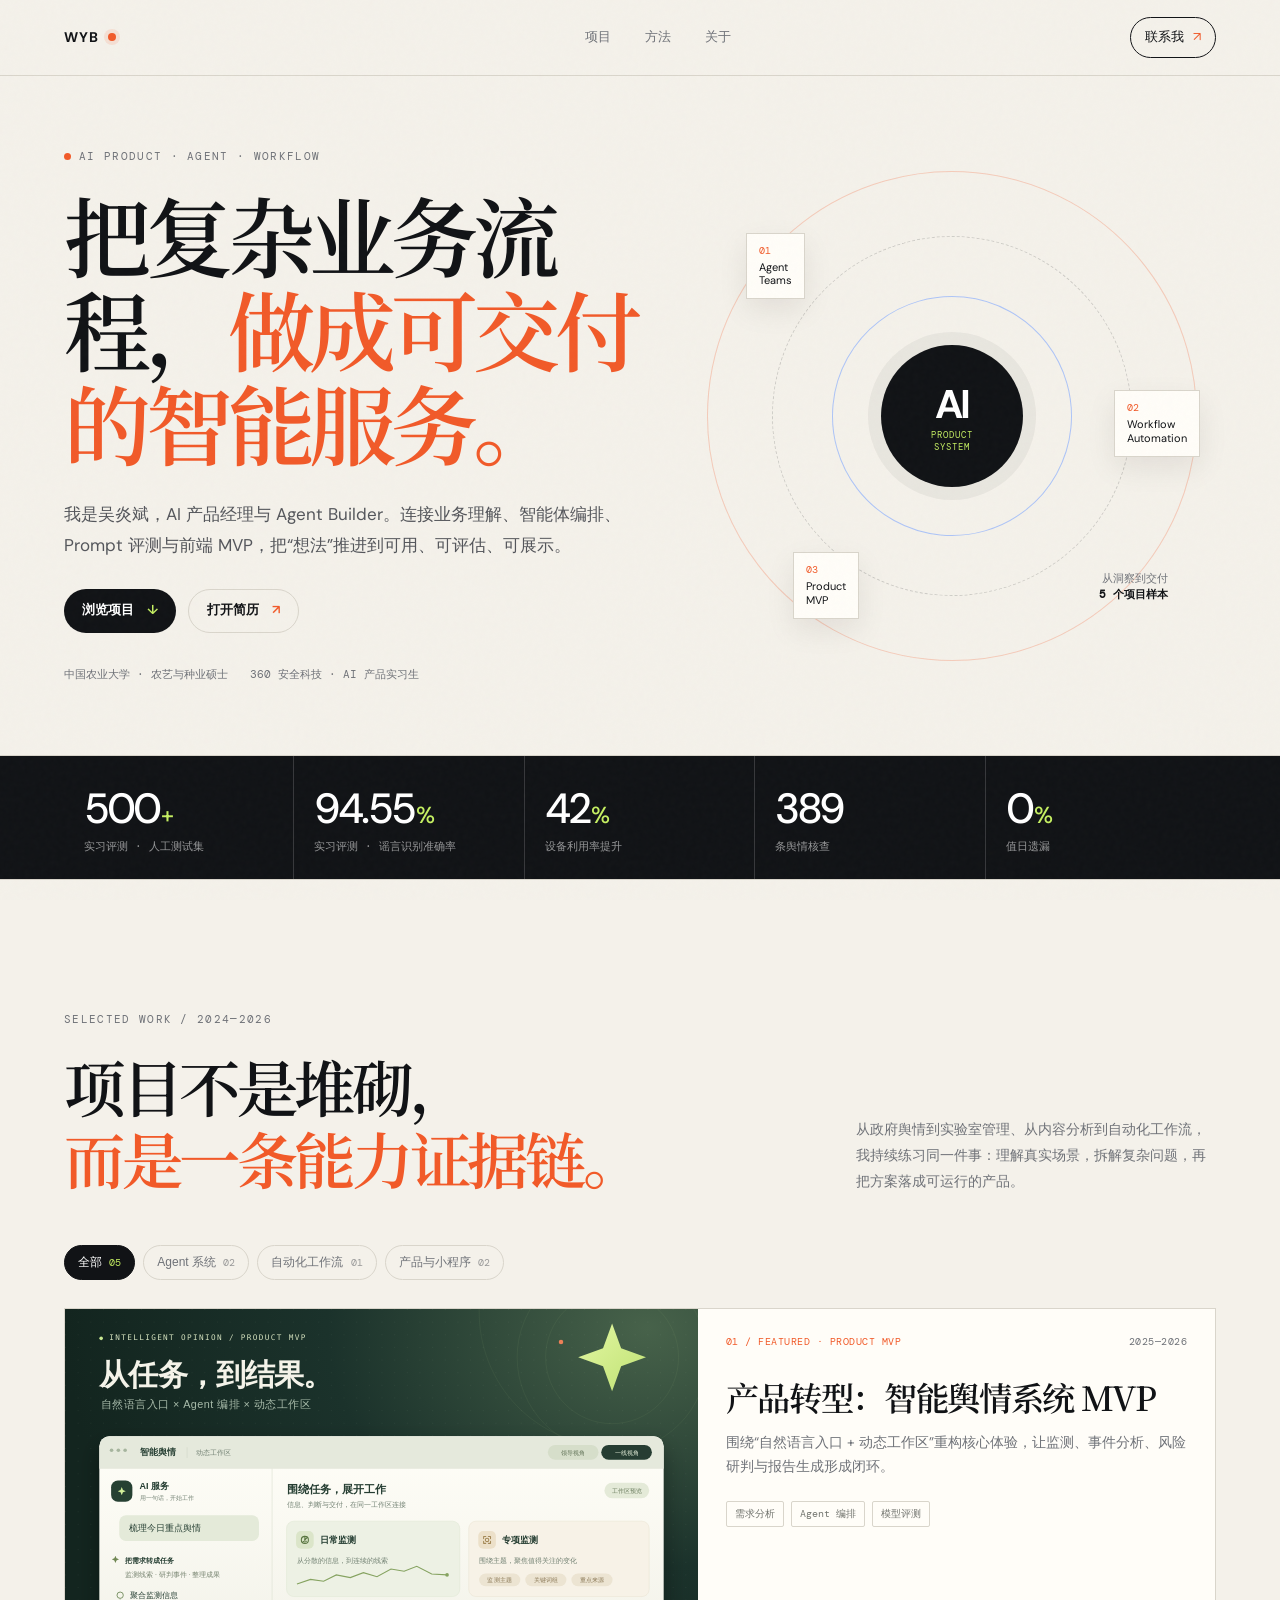
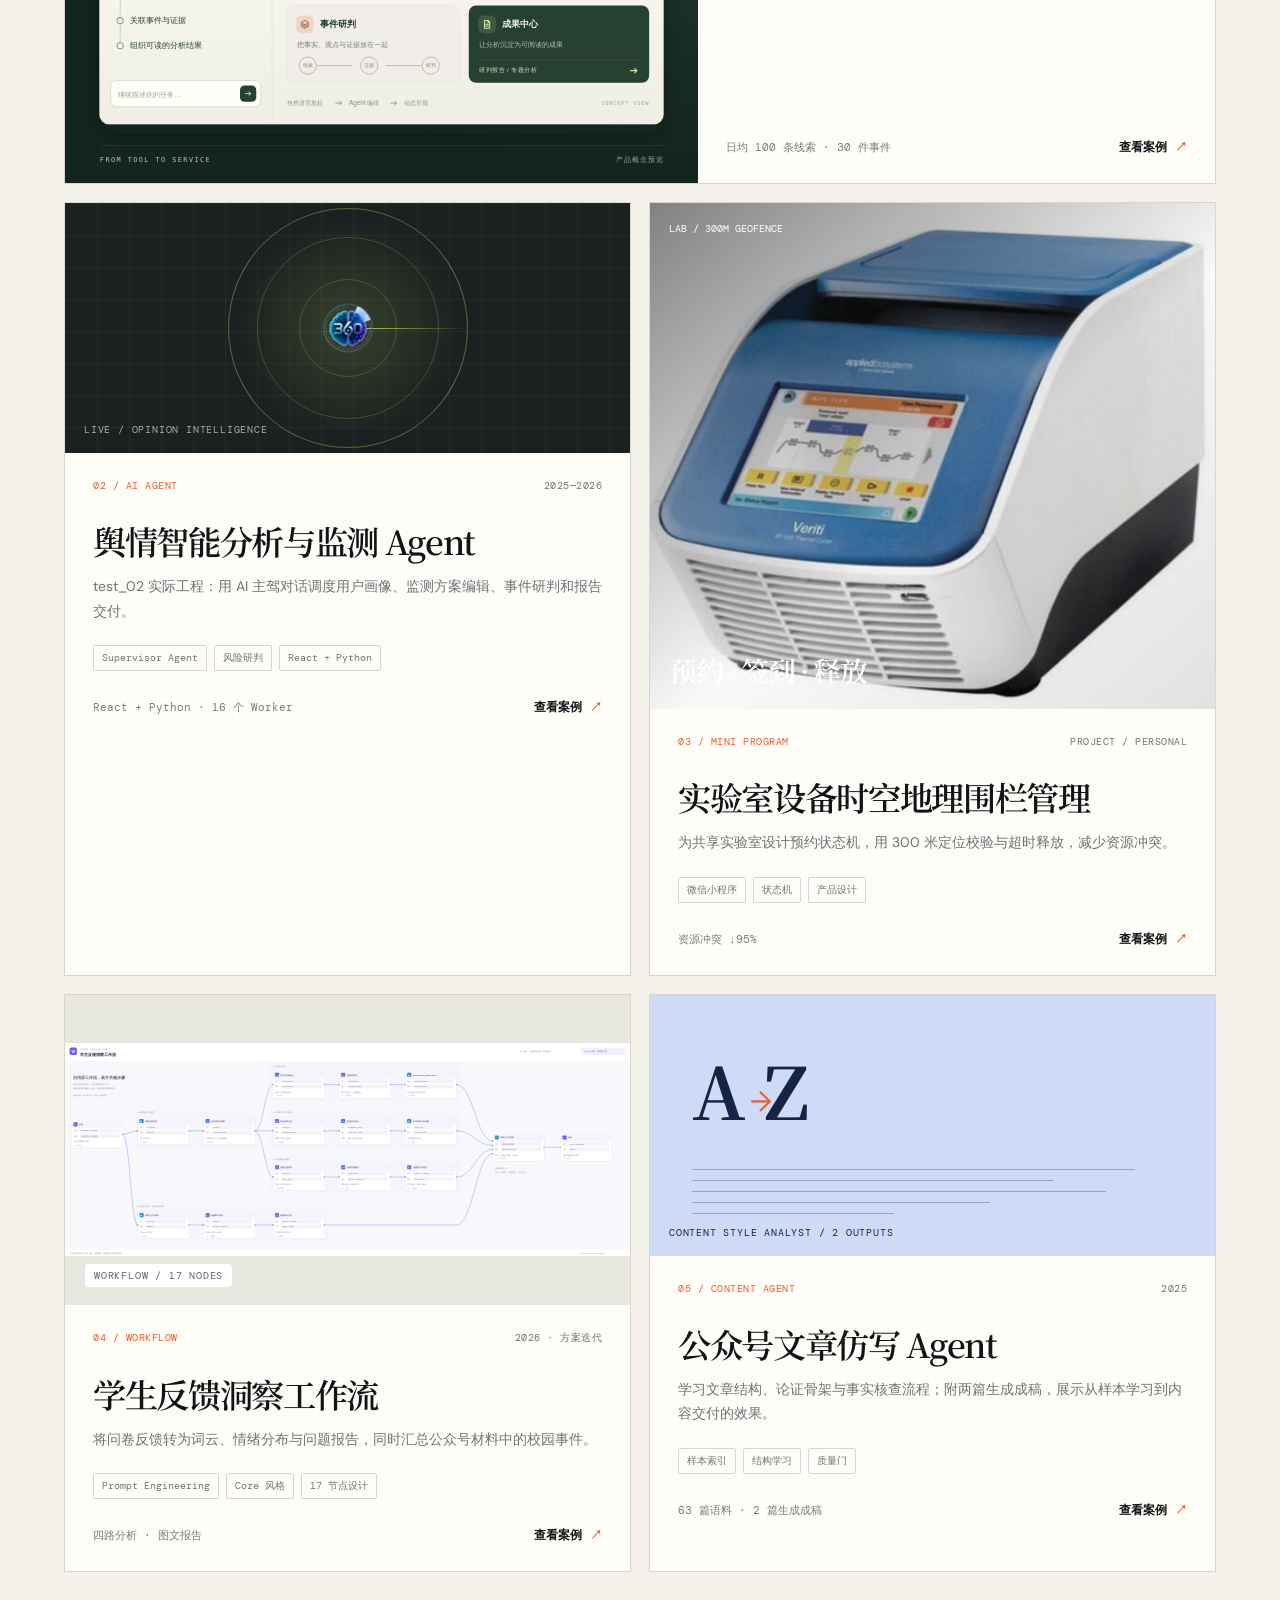
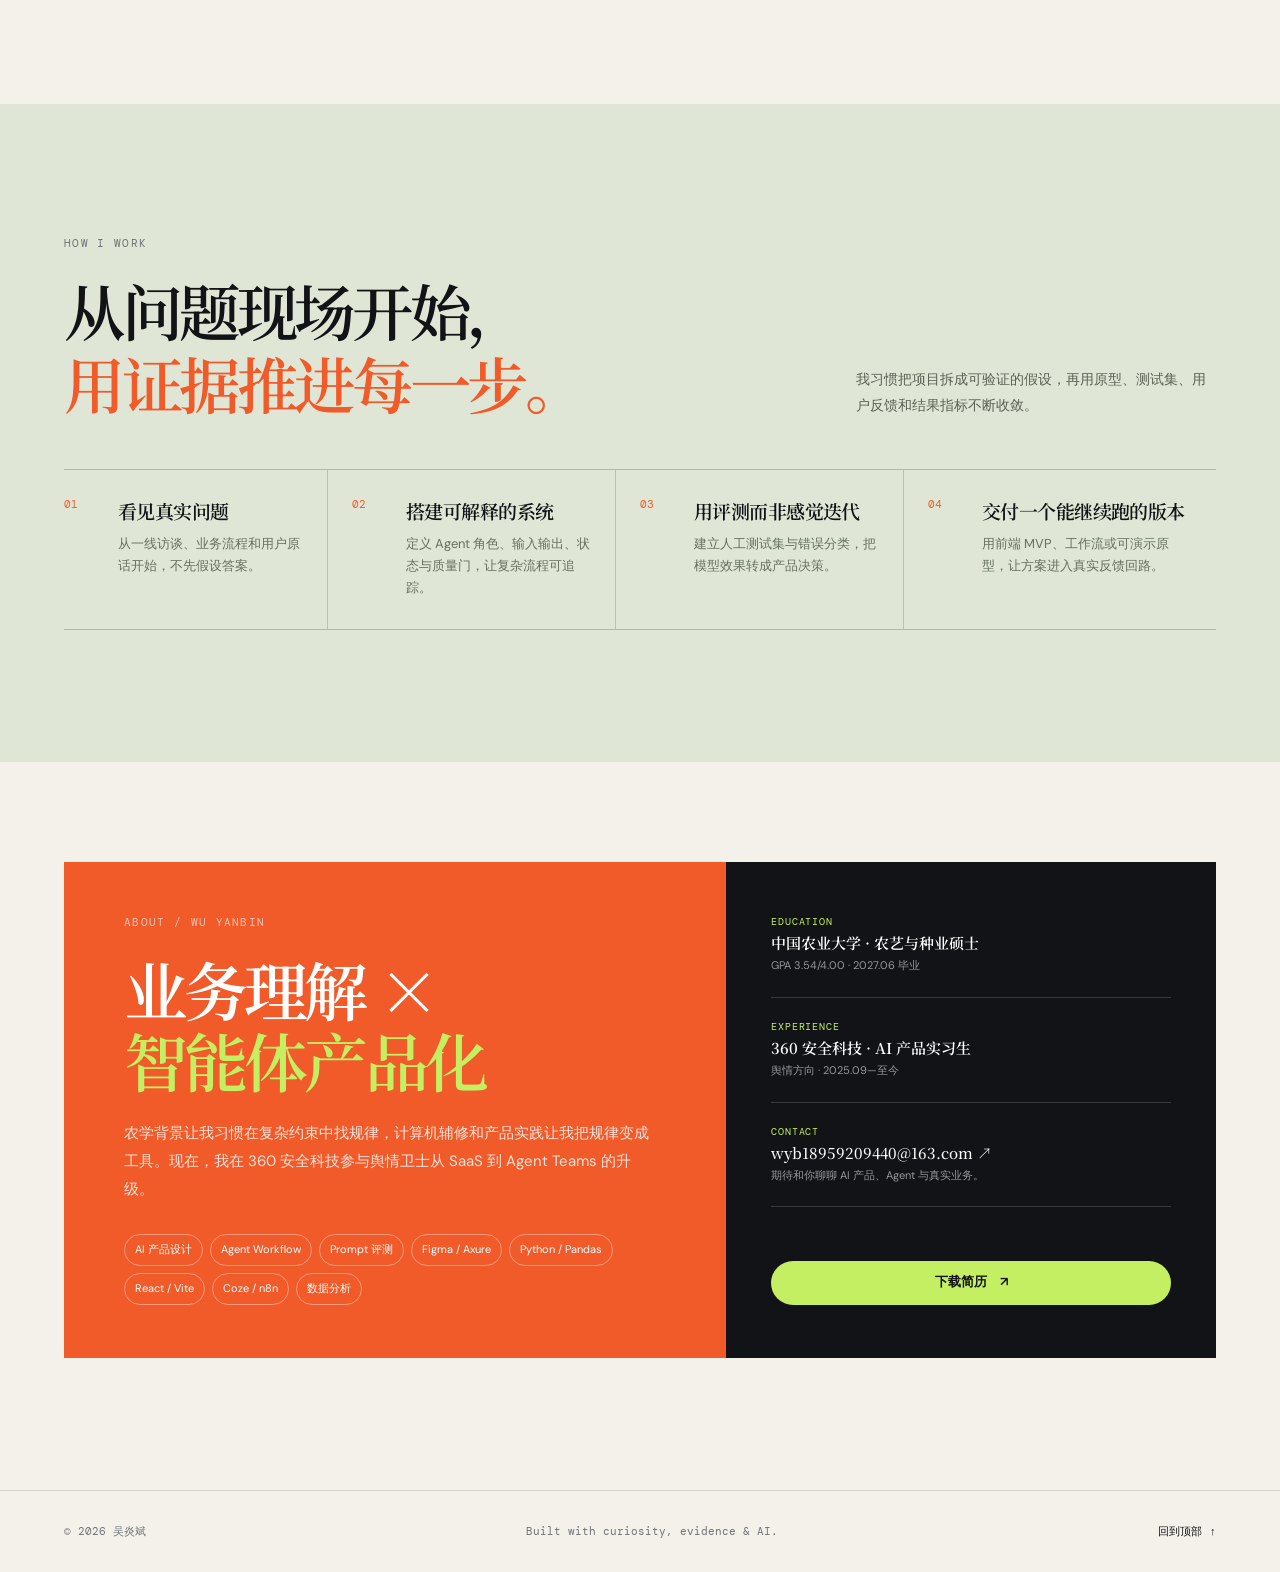
==== index.html @ a11083e2 "Publish verified portfolio" ====
<!doctype html>
<html lang="zh-CN">
<head>
  <meta charset="UTF-8" />
  <meta name="viewport" content="width=device-width, initial-scale=1.0" />
  <meta name="description" content="吴炎斌的 AI 产品与 Agent 项目作品集：把复杂业务流程做成可交付的智能服务。" />
  <title>吴炎斌｜AI 产品与 Agent 作品集</title>
  <link rel="icon" href="portfolio-assets/favicon.svg" type="image/svg+xml" />
  <link rel="stylesheet" href="portfolio.css" />
  <link rel="stylesheet" href="portfolio-media.css" />
</head>
<body>
  <div class="grain" aria-hidden="true"></div>
  <header class="site-nav">
    <a class="wordmark" href="#top" aria-label="回到首页"><span>WYB</span><i></i></a>
    <nav class="nav-links" aria-label="主导航">
      <a href="#work">项目</a>
      <a href="#method">方法</a>
      <a href="#about">关于</a>
    </nav>
    <a class="nav-cta" href="mailto:wyb18959209440@163.com" data-media="contact">联系我 <span>↗</span></a>
  </header>

  <main id="top">
    <section class="hero section-pad">
      <div class="hero-copy reveal">
        <p class="eyebrow"><span class="eyebrow-dot"></span>AI PRODUCT · AGENT · WORKFLOW</p>
        <h1>把复杂业务流程，<em>做成可交付的智能服务。</em></h1>
        <p class="hero-intro">我是吴炎斌，AI 产品经理与 Agent Builder。连接业务理解、智能体编排、Prompt 评测与前端 MVP，把“想法”推进到可用、可评估、可展示。</p>
        <div class="hero-actions">
          <a class="button button-primary" href="#work">浏览项目 <span>↓</span></a>
          <a class="button button-quiet" href="portfolio-assets/简历-吴炎斌.pdf" data-media="resume">打开简历 <span>↗</span></a>
        </div>
        <div class="hero-meta"><span>中国农业大学 · 农艺与种业硕士</span><span>360 安全科技 · AI 产品实习生</span></div>
      </div>
      <div class="hero-visual reveal delay-1" aria-label="项目能力关系图">
        <div class="orbit orbit-outer"></div><div class="orbit orbit-mid"></div><div class="orbit orbit-inner"></div>
        <div class="orbit-core"><span>AI</span><small>PRODUCT<br/>SYSTEM</small></div>
        <a class="orbit-node node-a" href="#work" data-category-link="agent" aria-label="查看 Agent 项目"><strong>01</strong><span>Agent<br/>Teams</span></a>
        <a class="orbit-node node-b" href="#work" data-category-link="workflow" aria-label="查看自动化工作流"><strong>02</strong><span>Workflow<br/>Automation</span></a>
        <a class="orbit-node node-c" href="#work" data-category-link="product" aria-label="查看产品与小程序"><strong>03</strong><span>Product<br/>MVP</span></a>
        <div class="orbit-label">从洞察到交付<br/><b>5 个项目样本</b></div>
      </div>
    </section>

    <section class="signal-strip section-pad" aria-label="项目数据">
      <div class="signal-item"><b>500<span>+</span></b><span>实习评测 · 人工测试集</span></div>
      <div class="signal-item"><b>94.55<span>%</span></b><span>实习评测 · 谣言识别准确率</span></div>
      <div class="signal-item"><b>42<span>%</span></b><span>设备利用率提升</span></div>
      <div class="signal-item"><b>389</b><span>条舆情核查</span></div>
      <div class="signal-item"><b>0<span>%</span></b><span>值日遗漏</span></div>
    </section>

    <section id="work" class="work section-pad">
      <div class="section-heading reveal"><div><p class="eyebrow">SELECTED WORK / 2024—2026</p><h2>项目不是堆砌，<br/><em>而是一条能力证据链。</em></h2></div><p class="section-note">从政府舆情到实验室管理、从内容分析到自动化工作流，我持续练习同一件事：理解真实场景，拆解复杂问题，再把方案落成可运行的产品。</p></div>
      <div class="filter-row reveal"><button class="filter active" data-filter="all">全部 <span>05</span></button><button class="filter" data-filter="agent">Agent 系统 <span>02</span></button><button class="filter" data-filter="workflow">自动化工作流 <span>01</span></button><button class="filter" data-filter="product">产品与小程序 <span>02</span></button></div>
      <div class="project-grid">
        <article class="project-card project-featured reveal" data-category="product" data-project="mvp">
          <div class="project-visual visual-mvp visual-mvp-cover"><img src="portfolio-assets/mvp-cover.svg" alt="智能舆情系统 MVP 产品概念预览：AI 对话调度与日常监测、专项监测、事件研判、成果中心工作区" width="1400" height="1050" /></div>
          <div class="project-body"><div class="project-topline"><span class="project-index">01 / FEATURED · PRODUCT MVP</span><span class="project-year">2025—2026</span></div><h3>产品转型：智能舆情系统 MVP</h3><p>围绕“自然语言入口 + 动态工作区”重构核心体验，让监测、事件分析、风险研判与报告生成形成闭环。</p><div class="tag-row"><span>需求分析</span><span>Agent 编排</span><span>模型评测</span></div><div class="project-footer"><span class="result">日均 100 条线索 · 30 件事件</span><button class="text-link" data-open="mvp">查看案例 <span>↗</span></button></div></div>
        </article>

        <article class="project-card reveal" data-category="agent" data-project="opinion">
          <div class="project-visual visual-radar"><div class="visual-grid"></div><div class="radar-disc"><img src="portfolio-assets/radar.png" alt="舆情雷达图标" /><span class="radar-scan"></span></div><div class="visual-caption">LIVE / OPINION INTELLIGENCE</div></div>
          <div class="project-body"><div class="project-topline"><span class="project-index">02 / AI AGENT</span><span class="project-year">2025—2026</span></div><h3>舆情智能分析与监测 Agent</h3><p>test_02 实际工程：用 AI 主驾对话调度用户画像、监测方案编辑、事件研判和报告交付。</p><div class="tag-row"><span>Supervisor Agent</span><span>风险研判</span><span>React + Python</span></div><div class="project-footer"><span class="result">React + Python · 16 个 Worker</span><button class="text-link" data-open="opinion">查看案例 <span>↗</span></button></div></div>
        </article>

        <article class="project-card reveal delay-1" data-category="product" data-project="lab">
          <div class="project-visual visual-lab"><img src="portfolio-assets/pcr.jpg" alt="实验室设备示意" /><div class="lab-overlay"><span>LAB / 300M GEOFENCE</span><b>预约 · 签到 · 释放</b></div></div>
          <div class="project-body"><div class="project-topline"><span class="project-index">03 / MINI PROGRAM</span><span class="project-year">PROJECT / PERSONAL</span></div><h3>实验室设备时空地理围栏管理</h3><p>为共享实验室设计预约状态机，用 300 米定位校验与超时释放，减少资源冲突。</p><div class="tag-row"><span>微信小程序</span><span>状态机</span><span>产品设计</span></div><div class="project-footer"><span class="result">资源冲突 ↓95%</span><button class="text-link" data-open="lab">查看案例 <span>↗</span></button></div></div>
        </article>

        <article class="project-card reveal" data-category="workflow" data-project="feedback">
          <div class="project-visual visual-workflow"><img src="portfolio-assets/workflow-v2.svg" alt="学生反馈洞察工作流 · 17 节点四分支设计" /><div class="visual-caption">WORKFLOW / 17 NODES</div></div>
          <div class="project-body"><div class="project-topline"><span class="project-index">04 / WORKFLOW</span><span class="project-year">2026 · 方案迭代</span></div><h3>学生反馈洞察工作流</h3><p>将问卷反馈转为词云、情绪分布与问题报告，同时汇总公众号材料中的校园事件。</p><div class="tag-row"><span>Prompt Engineering</span><span>Coze 风格</span><span>17 节点设计</span></div><div class="project-footer"><span class="result">四路分析 · 图文报告</span><button class="text-link" data-open="feedback">查看案例 <span>↗</span></button></div></div>
        </article>

        <article class="project-card reveal delay-1" data-category="agent" data-project="writing">
          <div class="project-visual visual-editorial"><div class="editorial-mark">A<span>→</span>Z</div><div class="editorial-lines"><i></i><i></i><i></i><i></i><i></i></div><div class="visual-caption">CONTENT STYLE ANALYST / 2 OUTPUTS</div></div>
          <div class="project-body"><div class="project-topline"><span class="project-index">05 / CONTENT AGENT</span><span class="project-year">2025</span></div><h3>公众号文章仿写 Agent</h3><p>学习文章结构、论证骨架与事实核查流程；附两篇生成成稿，展示从样本学习到内容交付的效果。</p><div class="tag-row"><span>样本索引</span><span>结构学习</span><span>质量门</span></div><div class="project-footer"><span class="result">63 篇语料 · 2 篇生成成稿</span><button class="text-link" data-open="writing">查看案例 <span>↗</span></button></div></div>
        </article>
      </div>
    </section>

    <section id="method" class="method section-pad">
      <div class="section-heading reveal"><div><p class="eyebrow">HOW I WORK</p><h2>从问题现场开始，<br/><em>用证据推进每一步。</em></h2></div><p class="section-note">我习惯把项目拆成可验证的假设，再用原型、测试集、用户反馈和结果指标不断收敛。</p></div>
      <div class="method-grid reveal">
        <div class="method-step"><span>01</span><div><h3>看见真实问题</h3><p>从一线访谈、业务流程和用户原话开始，不先假设答案。</p></div></div>
        <div class="method-step"><span>02</span><div><h3>搭建可解释的系统</h3><p>定义 Agent 角色、输入输出、状态与质量门，让复杂流程可追踪。</p></div></div>
        <div class="method-step"><span>03</span><div><h3>用评测而非感觉迭代</h3><p>建立人工测试集与错误分类，把模型效果转成产品决策。</p></div></div>
        <div class="method-step"><span>04</span><div><h3>交付一个能继续跑的版本</h3><p>用前端 MVP、工作流或可演示原型，让方案进入真实反馈回路。</p></div></div>
      </div>
    </section>

    <section id="about" class="about section-pad">
      <div class="about-card reveal"><div class="about-main"><p class="eyebrow">ABOUT / WU YANBIN</p><h2>业务理解 ×<br/><em>智能体产品化</em></h2><p>农学背景让我习惯在复杂约束中找规律，计算机辅修和产品实践让我把规律变成工具。现在，我在 360 安全科技参与舆情卫士从 SaaS 到 Agent Teams 的升级。</p><div class="skill-cloud"><span>AI 产品设计</span><span>Agent Workflow</span><span>Prompt 评测</span><span>Figma / Axure</span><span>Python / Pandas</span><span>React / Vite</span><span>Coze / n8n</span><span>数据分析</span></div></div><div class="about-side"><div class="bio-line"><span>EDUCATION</span><b>中国农业大学 · 农艺与种业硕士</b><small>GPA 3.54/4.00 · 2027.06 毕业</small></div><div class="bio-line"><span>EXPERIENCE</span><b>360 安全科技 · AI 产品实习生</b><small>舆情方向 · 2025.09—至今</small></div><div class="bio-line"><span>CONTACT</span><a href="mailto:wyb18959209440@163.com" data-media="contact">wyb18959209440@163.com ↗</a><small>期待和你聊聊 AI 产品、Agent 与真实业务。</small></div><a class="button button-dark" href="portfolio-assets/简历-吴炎斌.pdf" download="吴炎斌-简历.pdf">下载简历 <span>↗</span></a></div></div>
    </section>
  </main>

  <footer class="site-footer section-pad"><span>© 2026 吴炎斌</span><span>Built with curiosity, evidence & AI.</span><a href="#top">回到顶部 ↑</a></footer>

  <div class="modal" id="project-modal" aria-hidden="true"><div class="modal-backdrop" data-close></div><div class="modal-panel" role="dialog" aria-modal="true" aria-labelledby="modal-title"><button class="modal-close" data-close aria-label="关闭">×</button><div class="modal-kicker" id="modal-kicker"></div><h2 id="modal-title"></h2><p class="modal-summary" id="modal-summary"></p><div class="modal-actions" id="modal-actions"></div><div class="modal-layout"><div><div class="modal-block"><span>问题</span><p id="modal-problem"></p></div><div class="modal-block"><span>我的贡献</span><p id="modal-contribution"></p></div></div><div><div class="modal-block"><span>方案与结构</span><p id="modal-solution"></p></div><div class="modal-block"><span>结果</span><p id="modal-result"></p></div></div></div></div></div>
  <dialog id="media-dialog" class="media-dialog" aria-labelledby="media-title" aria-describedby="media-note">
    <header class="media-header"><div><h2 id="media-title"></h2><p id="media-note"></p></div><button type="button" class="media-close" data-media-close aria-label="关闭材料预览">×</button></header>
    <div id="media-tools" class="media-tools"></div>
    <div id="media-content" class="media-content"></div>
  </dialog>
  <script src="portfolio.js"></script>
</body>
</html>
---- portfolio.css ----
@font-face{font-family:'DM Mono';font-style:normal;font-weight:400;font-display:swap;src:url('portfolio-assets/fonts/dm-mono-400.ttf') format('truetype')}
@font-face{font-family:'DM Mono';font-style:normal;font-weight:500;font-display:swap;src:url('portfolio-assets/fonts/dm-mono-500.ttf') format('truetype')}
@font-face{font-family:'DM Sans';font-style:normal;font-weight:400;font-display:swap;src:url('portfolio-assets/fonts/dm-sans-400.ttf') format('truetype')}
@font-face{font-family:'DM Sans';font-style:normal;font-weight:500;font-display:swap;src:url('portfolio-assets/fonts/dm-sans-500.ttf') format('truetype')}
@font-face{font-family:'DM Sans';font-style:normal;font-weight:600;font-display:swap;src:url('portfolio-assets/fonts/dm-sans-600.ttf') format('truetype')}
@font-face{font-family:'DM Sans';font-style:normal;font-weight:700;font-display:swap;src:url('portfolio-assets/fonts/dm-sans-700.ttf') format('truetype')}
@font-face{font-family:'Noto Serif SC';font-style:normal;font-weight:500;font-display:swap;src:url('portfolio-assets/fonts/noto-serif-sc-500.ttf') format('truetype')}
@font-face{font-family:'Noto Serif SC';font-style:normal;font-weight:600;font-display:swap;src:url('portfolio-assets/fonts/noto-serif-sc-600.ttf') format('truetype')}
@font-face{font-family:'Noto Serif SC';font-style:normal;font-weight:700;font-display:swap;src:url('portfolio-assets/fonts/noto-serif-sc-700.ttf') format('truetype')}
:root{--ink:#111316;--muted:#6f7278;--paper:#f4f1ea;--card:#fffdf8;--line:#d9d5cb;--orange:#f15a29;--lime:#c5ef62;--blue:#7fa7ff;--black:#161819;--serif:'Noto Serif SC',serif;--sans:'DM Sans','PingFang SC','Microsoft YaHei',sans-serif;--mono:'DM Mono',monospace;--shadow:0 24px 60px rgba(28,26,18,.1)}
*{box-sizing:border-box}html{scroll-behavior:smooth}body{margin:0;background:var(--paper);color:var(--ink);font-family:var(--sans);line-height:1.6}.grain{position:fixed;inset:0;z-index:20;pointer-events:none;opacity:.035;background-image:url("data:image/svg+xml,%3Csvg viewBox='0 0 200 200' xmlns='http://www.w3.org/2000/svg'%3E%3Cfilter id='n'%3E%3CfeTurbulence type='fractalNoise' baseFrequency='.85' numOctaves='4' stitchTiles='stitch'/%3E%3C/filter%3E%3Crect width='100%25' height='100%25' filter='url(%23n)' opacity='.6'/%3E%3C/svg%3E")}.section-pad{padding-left:clamp(24px,5vw,80px);padding-right:clamp(24px,5vw,80px)}.site-nav{height:76px;display:flex;align-items:center;justify-content:space-between;padding:0 clamp(24px,5vw,80px);border-bottom:1px solid var(--line);position:sticky;top:0;z-index:10;background:rgba(244,241,234,.9);backdrop-filter:blur(18px)}.wordmark{display:flex;align-items:center;gap:9px;color:var(--ink);text-decoration:none;font-weight:700;letter-spacing:.08em;font-size:14px}.wordmark i{display:block;width:8px;height:8px;background:var(--orange);border-radius:50%;box-shadow:0 0 0 4px rgba(241,90,41,.12)}.nav-links{display:flex;gap:34px;margin-left:70px}.nav-links a,.nav-cta{color:var(--muted);text-decoration:none;font-size:13px}.nav-links a:hover,.nav-cta:hover{color:var(--ink)}.nav-cta{padding:9px 14px;border:1px solid var(--ink);border-radius:99px;color:var(--ink)}.nav-cta span{color:var(--orange);margin-left:6px}.hero{min-height:680px;display:grid;grid-template-columns:minmax(0,1.05fr) minmax(360px,.95fr);gap:40px;align-items:center;border-bottom:1px solid var(--line);overflow:hidden}.eyebrow{font:11px var(--mono);letter-spacing:.12em;color:var(--muted);margin:0 0 24px}.eyebrow-dot{display:inline-block;width:7px;height:7px;background:var(--orange);border-radius:50%;margin-right:8px}.hero h1{font:600 clamp(48px,6.8vw,94px)/1.08 var(--serif);letter-spacing:-.06em;max-width:900px;margin:0}.hero h1 em,.section-heading h2 em,.about h2 em{font-style:normal;color:var(--orange)}.hero-intro{max-width:590px;margin:30px 0 28px;color:#54565b;font-size:17px;line-height:1.8}.hero-actions{display:flex;gap:12px;align-items:center}.button{display:inline-flex;align-items:center;gap:13px;min-height:44px;padding:0 18px;border-radius:99px;text-decoration:none;font-size:13px;font-weight:600;transition:transform .2s,box-shadow .2s}.button:hover{transform:translateY(-2px)}.button-primary{background:var(--ink);color:#fff}.button-primary span{color:var(--lime)}.button-quiet{color:var(--ink);border:1px solid var(--line)}.button-quiet span{color:var(--orange)}.hero-meta{display:flex;gap:22px;margin-top:34px;color:var(--muted);font:11px var(--mono);flex-wrap:wrap}.hero-visual{height:510px;position:relative;display:grid;place-items:center}.orbit{position:absolute;border:1px solid rgba(17,19,22,.16);border-radius:50%;transform:rotate(-16deg)}.orbit-outer{width:min(42vw,490px);height:min(42vw,490px);border-color:rgba(241,90,41,.25)}.orbit-mid{width:min(32vw,360px);height:min(32vw,360px);border-style:dashed}.orbit-inner{width:min(21vw,240px);height:min(21vw,240px);border-color:rgba(127,167,255,.6)}.orbit-core{width:142px;height:142px;border-radius:50%;display:flex;flex-direction:column;align-items:center;justify-content:center;background:var(--ink);color:#fff;z-index:2;box-shadow:0 0 0 13px rgba(17,19,22,.05)}.orbit-core span{font:700 40px var(--sans);letter-spacing:-.07em}.orbit-core small{font:9px var(--mono);line-height:1.3;letter-spacing:.11em;color:var(--lime);text-align:center}.orbit-node{position:absolute;z-index:3;display:flex;flex-direction:column;gap:4px;padding:10px 12px;background:var(--card);border:1px solid var(--line);box-shadow:0 11px 30px rgba(20,18,10,.08);font-size:11px;line-height:1.25}.orbit-node strong{font:10px var(--mono);color:var(--orange)}.node-a{top:72px;left:11%}.node-b{right:3%;top:45%}.node-c{bottom:52px;left:20%}.orbit-label{position:absolute;right:9%;bottom:68px;font:11px/1.5 var(--mono);color:var(--muted);text-align:right}.orbit-label b{color:var(--ink)}.signal-strip{display:grid;grid-template-columns:repeat(5,1fr);border-bottom:1px solid var(--line);background:var(--ink);color:#fff}.signal-item{min-height:122px;padding:25px 20px;border-right:1px solid rgba(255,255,255,.16);display:flex;flex-direction:column;justify-content:center;gap:3px}.signal-item:last-child{border-right:0}.signal-item b{font:500 clamp(29px,3.3vw,43px) var(--sans);letter-spacing:-.07em}.signal-item b span{font-size:.55em;color:var(--lime);margin-left:2px}.signal-item>span{font:11px var(--mono);color:rgba(255,255,255,.56)}.work,.method,.about{padding-top:132px;padding-bottom:132px}.section-heading{display:flex;justify-content:space-between;align-items:flex-end;gap:40px;margin-bottom:50px}.section-heading h2{margin:0;font:600 clamp(38px,4.8vw,68px)/1.18 var(--serif);letter-spacing:-.055em}.section-note{max-width:360px;margin:0;color:var(--muted);font-size:14px;line-height:1.85}.filter-row{display:flex;gap:8px;margin-bottom:28px;flex-wrap:wrap}.filter{border:1px solid var(--line);background:transparent;border-radius:99px;padding:8px 13px;color:var(--muted);font-size:12px;cursor:pointer}.filter span{font:10px var(--mono);margin-left:4px;color:#999}.filter.active,.filter:hover{background:var(--ink);border-color:var(--ink);color:#fff}.filter.active span{color:var(--lime)}.project-grid{display:grid;grid-template-columns:repeat(2,minmax(0,1fr));gap:18px}.project-card{background:var(--card);border:1px solid var(--line);display:flex;flex-direction:column;min-width:0;transition:transform .28s,box-shadow .28s,opacity .28s}.project-card:hover{transform:translateY(-6px);box-shadow:var(--shadow)}.project-featured{grid-column:1/-1;display:grid;grid-template-columns:minmax(0,1.1fr) minmax(0,.9fr)}.project-wide{grid-column:1/-1;display:grid;grid-template-columns:minmax(0,.9fr) minmax(0,1.1fr)}.project-visual{position:relative;min-height:250px;overflow:hidden}.project-featured .project-visual,.project-wide .project-visual{min-height:370px}.visual-radar{background:#1b2021}.visual-grid{position:absolute;inset:0;background-image:linear-gradient(rgba(197,239,98,.08) 1px,transparent 1px),linear-gradient(90deg,rgba(197,239,98,.08) 1px,transparent 1px);background-size:32px 32px;opacity:.75}.radar-disc{position:absolute;width:240px;height:240px;border:1px solid rgba(197,239,98,.35);border-radius:50%;left:50%;top:50%;transform:translate(-50%,-50%);display:grid;place-items:center;background:radial-gradient(circle,rgba(197,239,98,.16),transparent 67%)}.radar-disc:before,.radar-disc:after{content:'';position:absolute;border:1px solid rgba(197,239,98,.2);border-radius:50%}.radar-disc:before{inset:28px}.radar-disc:after{inset:70px}.radar-disc img{width:62px;position:relative;z-index:2;filter:saturate(.8)}.radar-scan{position:absolute;left:50%;top:50%;width:50%;height:1px;background:linear-gradient(90deg,rgba(197,239,98,.9),transparent);transform-origin:left center;animation:scan 3.8s linear infinite}.visual-caption{position:absolute;bottom:17px;left:19px;color:rgba(255,255,255,.62);font:10px var(--mono);letter-spacing:.08em}.visual-lab{background:#dfe2da}.visual-lab img{width:100%;height:100%;object-fit:cover;filter:saturate(.8) contrast(.95)}.lab-overlay{position:absolute;inset:0;padding:19px;display:flex;flex-direction:column;justify-content:space-between;background:linear-gradient(140deg,rgba(17,19,22,.52),transparent 55%,rgba(17,19,22,.1));color:#fff}.lab-overlay span{font:10px var(--mono)}.lab-overlay b{font:600 28px var(--serif);letter-spacing:-.05em}.visual-workflow{background:#e8e7df;display:flex;align-items:center;justify-content:center}.visual-workflow img{width:92%;max-height:72%;object-fit:cover;box-shadow:0 14px 25px rgba(20,20,10,.12);transform:rotate(-2deg)}.visual-workflow .visual-caption{color:#62645d}.visual-editorial{background:#cedaf6;padding:42px}.editorial-mark{font:700 72px var(--serif);letter-spacing:-.12em;color:#152345}.editorial-mark span{font:28px var(--sans);color:var(--orange);vertical-align:middle;margin-left:13px}.editorial-lines{margin-top:28px;display:grid;gap:10px}.editorial-lines i{height:1px;background:#152345;opacity:.3}.editorial-lines i:nth-child(1){width:92%}.editorial-lines i:nth-child(2){width:75%}.editorial-lines i:nth-child(3){width:86%}.editorial-lines i:nth-child(4){width:62%}.editorial-lines i:nth-child(5){width:42%}.visual-editorial .visual-caption{color:#152345}.visual-mvp{background:#182221;display:grid;place-items:center}.mvp-window{width:79%;height:72%;border:1px solid rgba(197,239,98,.4);background:#f5f2e9;box-shadow:20px 20px 0 rgba(197,239,98,.09);transform:rotate(-3deg)}.window-bar{height:24px;background:#273633;display:flex;align-items:center;gap:5px;padding:0 10px;color:rgba(255,255,255,.55);font:8px var(--mono)}.window-bar i{width:5px;height:5px;border-radius:50%;background:#ff7959}.window-bar i:nth-child(2){background:#ffda67}.window-bar i:nth-child(3){background:#b7e46a}.window-bar span{margin-left:auto}.mvp-columns{height:calc(100% - 24px);display:grid;grid-template-columns:24% 1fr}.mvp-sidebar{background:#e6e2d8;border-right:1px solid #c7c5b9}.mvp-main{padding:17px;display:grid;grid-template-columns:1fr 1fr;gap:9px;align-content:start}.mvp-main>span{height:6px;background:#263a35;opacity:.45}.mvp-main>span:nth-child(1){grid-column:1/-1;width:70%}.mvp-card{grid-column:1/-1;height:75px;background:#d1e59a}.project-body{padding:26px 28px 27px;display:flex;flex-direction:column;min-height:250px}.project-topline{display:flex;justify-content:space-between;font:10px var(--mono);color:var(--muted);letter-spacing:.05em}.project-index{color:var(--orange)}.project-body h3{font:600 clamp(24px,2.6vw,35px)/1.2 var(--serif);letter-spacing:-.04em;margin:30px 0 12px}.project-body p{margin:0;color:var(--muted);font-size:14px;line-height:1.75;max-width:570px}.tag-row{display:flex;gap:7px;flex-wrap:wrap;margin-top:22px}.tag-row span{padding:5px 8px;border:1px solid var(--line);border-radius:2px;color:#72746e;font:10px var(--mono)}.project-footer{display:flex;justify-content:space-between;align-items:center;gap:16px;margin-top:auto;padding-top:28px}.result{font:11px var(--mono);color:#7b7c76}.text-link{border:0;background:transparent;color:var(--ink);font-size:12px;font-weight:600;padding:0;cursor:pointer}.text-link span{color:var(--orange);margin-left:5px}.method{background:#dfe6d5}.method .section-note{color:#5b6255}.method-grid{display:grid;grid-template-columns:repeat(4,1fr);border-top:1px solid rgba(17,19,22,.22);border-bottom:1px solid rgba(17,19,22,.22)}.method-step{padding:27px 24px 30px 0;display:grid;grid-template-columns:42px 1fr;gap:12px;border-right:1px solid rgba(17,19,22,.18);margin-right:24px}.method-step:last-child{border-right:0;margin-right:0}.method-step>span{font:11px var(--mono);color:var(--orange)}.method-step h3{margin:0 0 9px;font:600 19px var(--serif);letter-spacing:-.03em}.method-step p{margin:0;color:#667060;font-size:13px;line-height:1.7}.about{padding-top:100px}.about-card{display:grid;grid-template-columns:1.15fr .85fr;background:var(--orange);color:#fff;min-height:430px}.about-main{padding:53px 60px}.about-main .eyebrow{color:rgba(255,255,255,.65)}.about h2{font:600 clamp(43px,5vw,75px)/1.1 var(--serif);letter-spacing:-.06em;margin:0 0 26px}.about h2 em{color:var(--lime)}.about-main>p:not(.eyebrow){max-width:530px;color:rgba(255,255,255,.83);font-size:15px;line-height:1.85}.skill-cloud{display:flex;flex-wrap:wrap;gap:7px;margin-top:31px}.skill-cloud span{border:1px solid rgba(255,255,255,.38);border-radius:99px;padding:6px 10px;font-size:11px}.about-side{padding:53px 45px;background:var(--ink);display:flex;flex-direction:column}.bio-line{padding:0 0 22px;margin-bottom:22px;border-bottom:1px solid rgba(255,255,255,.16);display:flex;flex-direction:column;gap:4px}.bio-line span{font:10px var(--mono);color:var(--lime);letter-spacing:.08em}.bio-line b{font:15px var(--serif);font-weight:600}.bio-line small{font-size:11px;color:rgba(255,255,255,.56)}.bio-line a{color:#fff;text-decoration:none;font:15px var(--serif)}.button-dark{margin-top:auto;background:var(--lime);color:var(--ink);justify-content:center}.site-footer{min-height:82px;display:flex;align-items:center;justify-content:space-between;border-top:1px solid var(--line);font:11px var(--mono);color:var(--muted)}.site-footer a{color:var(--ink);text-decoration:none}.modal{position:fixed;inset:0;z-index:30;display:none}.modal.open{display:block}.modal-backdrop{position:absolute;inset:0;background:rgba(17,19,22,.58);backdrop-filter:blur(6px)}.modal-panel{position:absolute;left:50%;top:50%;transform:translate(-50%,-47%);width:min(860px,calc(100% - 36px));max-height:88vh;overflow:auto;background:var(--card);padding:43px 48px 45px;box-shadow:0 30px 90px rgba(0,0,0,.23)}.modal-close{position:absolute;right:20px;top:14px;border:0;background:transparent;font-size:28px;color:var(--muted);cursor:pointer}.modal-kicker{font:10px var(--mono);color:var(--orange);letter-spacing:.08em}.modal-panel h2{font:600 clamp(31px,4vw,50px)/1.15 var(--serif);letter-spacing:-.05em;margin:13px 0 15px}.modal-summary{font-size:16px;color:#56585c;line-height:1.75;max-width:680px}.modal-layout{display:grid;grid-template-columns:1fr 1fr;gap:36px;margin-top:33px}.modal-block{border-top:1px solid var(--line);padding-top:13px;margin-top:16px}.modal-block span{font:10px var(--mono);color:var(--orange);letter-spacing:.08em}.modal-block p{margin:8px 0 0;color:#55575a;font-size:14px;line-height:1.8}.modal-actions{display:flex;gap:10px;margin-top:27px}.modal-actions a{color:var(--ink);text-decoration:none;border:1px solid var(--line);padding:9px 13px;font-size:12px}.reveal{opacity:0;transform:translateY(18px);transition:opacity .7s ease,transform .7s ease}.reveal.in{opacity:1;transform:none}.delay-1{transition-delay:.1s}@keyframes scan{to{transform:rotate(360deg)}}
@media(max-width:900px){.hero{grid-template-columns:1fr;min-height:0;padding-top:90px;padding-bottom:70px}.hero-visual{height:390px;margin-top:20px}.orbit-outer{width:390px;height:390px}.orbit-mid{width:290px;height:290px}.orbit-inner{width:195px;height:195px}.signal-strip{grid-template-columns:repeat(3,1fr)}.signal-item:nth-child(3){border-right:0}.signal-item:nth-child(4),.signal-item:nth-child(5){border-top:1px solid rgba(255,255,255,.16)}.project-featured,.project-wide{grid-template-columns:1fr}.method-grid{grid-template-columns:repeat(2,1fr);row-gap:20px}.method-step:nth-child(2){border-right:0;margin-right:0}.method-step:nth-child(3),.method-step:nth-child(4){border-top:1px solid rgba(17,19,22,.18);padding-top:25px}.about-card{grid-template-columns:1fr}.about-side{padding-top:36px}.section-heading{align-items:flex-start;flex-direction:column;gap:20px}}
@media(max-width:600px){.site-nav{height:66px}.nav-links{display:none}.nav-cta{font-size:11px}.hero h1{font-size:48px}.hero-intro{font-size:15px}.hero-visual{height:300px}.orbit-outer{width:290px;height:290px}.orbit-mid{width:218px;height:218px}.orbit-inner{width:145px;height:145px}.orbit-core{width:100px;height:100px}.orbit-core span{font-size:28px}.orbit-node{font-size:9px;padding:7px 8px}.node-a{top:20px;left:3%}.node-b{right:0;top:43%}.node-c{bottom:12px;left:9%}.orbit-label{right:0;bottom:15px;font-size:9px}.signal-strip{grid-template-columns:repeat(2,1fr)}.signal-item{min-height:100px}.signal-item:nth-child(3){border-right:1px solid rgba(255,255,255,.16)}.signal-item:nth-child(5){grid-column:1/-1;border-right:0}.work,.method,.about{padding-top:85px;padding-bottom:85px}.section-heading h2{font-size:42px}.project-grid{grid-template-columns:1fr}.project-featured,.project-wide{grid-column:auto}.project-visual,.project-featured .project-visual,.project-wide .project-visual{min-height:235px}.project-body{padding:22px 21px 23px;min-height:260px}.project-body h3{font-size:27px;margin-top:24px}.method-grid{grid-template-columns:1fr}.method-step,.method-step:nth-child(2),.method-step:nth-child(3),.method-step:nth-child(4){border-right:0;border-top:1px solid rgba(17,19,22,.18);margin:0;padding:22px 0}.method-step:first-child{border-top:0}.about-main{padding:39px 26px}.about-side{padding:37px 26px}.about h2{font-size:51px}.modal-panel{padding:36px 24px 30px}.modal-layout{grid-template-columns:1fr;gap:0;margin-top:20px}.site-footer{padding-top:22px;padding-bottom:22px;flex-wrap:wrap;gap:10px}}
---- portfolio-media.css ----
:root { --viewer-bg:#f5f6fa; --viewer-card:#fff; --viewer-ink:#242632; --viewer-muted:#777c8c; --viewer-line:#e3e5ee; --viewer-accent:#6656ff; }
.case-media-button,.modal-actions .media-download { appearance:none; background:var(--paper); border:1px solid var(--line); padding:11px 15px; color:var(--ink); font:500 13px var(--sans); cursor:pointer; transition:background .18s,border-color .18s; }
.case-media-button:hover { background:var(--card); border-color:var(--orange); }
.case-media-button:focus-visible,.zoom-button:focus-visible,.media-download:focus-visible,.media-close:focus-visible,.diagram-viewport:focus-visible { outline:3px solid var(--viewer-accent); outline-offset:3px; }
.modal-actions { flex-wrap:wrap; }
.media-dialog { width:min(1440px,96vw); height:min(92dvh,1080px); max-width:none; max-height:95dvh; padding:0; border:1px solid var(--viewer-line); border-radius:16px; color:var(--viewer-ink); background:var(--viewer-bg); overflow:hidden; box-shadow:var(--shadow); }
.media-dialog[open] { display:flex; flex-direction:column; }
.media-dialog::backdrop { background:color-mix(in srgb,var(--ink) 72%,transparent); backdrop-filter:blur(6px); }
.media-header { flex-shrink:0; display:flex; align-items:center; justify-content:space-between; gap:16px; padding:22px 26px 18px; background:var(--viewer-card); border-bottom:1px solid var(--viewer-line); }
.media-header h2 { font:600 20px/1.4 var(--sans); margin:0 0 5px; }
.media-header p { font:12px/1.6 var(--sans); color:var(--viewer-muted); margin:0; }
.media-close { width:38px; height:38px; flex-shrink:0; border:1px solid var(--viewer-line); border-radius:8px; color:var(--viewer-ink); background:var(--viewer-card); font-size:27px; cursor:pointer; transition:background .18s; }
.media-close:hover { background:var(--viewer-bg); }
.media-tools { flex-shrink:0; padding:12px 24px; display:flex; flex-wrap:wrap; gap:8px; align-items:center; background:var(--viewer-card); border-bottom:1px solid var(--viewer-line); }
.media-download,.zoom-button { display:inline-flex; align-items:center; min-height:34px; padding:6px 12px; border:1px solid var(--viewer-line); border-radius:6px; background:var(--viewer-card); text-decoration:none; color:var(--viewer-ink); font:12px var(--sans); cursor:pointer; transition:background .18s,border-color .18s; }
.media-tools>.media-download:first-child { color:var(--viewer-accent); background:color-mix(in srgb,var(--viewer-accent) 6%,white); }
.media-download:hover,.zoom-button:hover { background:var(--viewer-bg); border-color:var(--viewer-accent); }
.zoom-label { color:var(--viewer-muted); font:11px var(--mono); padding:0 5px; }
.media-content { flex:1; min-height:0; overflow:auto; padding:22px; overscroll-behavior:contain; }
.case-video { display:block; width:100%; max-height:calc(92dvh - 225px); aspect-ratio:16/9; border-radius:8px; background:var(--ink); }
.media-state { text-align:center; color:var(--viewer-muted); font-size:12px; }
.media-error { padding:16px; border:1px solid var(--orange); background:var(--card); color:var(--ink); font-size:13px; }
.diagram-viewport { width:100%; max-height:64dvh; overflow:auto; border:1px solid var(--viewer-line); border-radius:8px; background:var(--viewer-card); overscroll-behavior:contain; }
.workflow-full { display:block; width:100%; max-width:none; height:auto; }
.report-pages { max-width:980px; margin:0 auto; }
.report-page { margin:0 0 26px; }
.report-page img { display:block; width:100%; background:var(--viewer-card); box-shadow:var(--shadow); }
.report-page figcaption { color:var(--viewer-muted); font:12px var(--sans); padding:0 0 10px; }
.node-specs { margin-top:18px; padding:18px; background:var(--viewer-card); border:1px solid var(--viewer-line); border-radius:10px; }
.node-specs summary { cursor:pointer; font-size:13px; color:var(--viewer-accent); }
.node-list { display:grid; grid-template-columns:repeat(2,minmax(0,1fr)); gap:14px; margin-top:20px; }
.node-spec { padding:14px; border:1px solid var(--viewer-line); border-radius:7px; }
.node-spec h3 { margin:0 0 8px; font-size:13px; }
.node-spec p { margin:0 0 10px; font-size:12px; color:var(--viewer-muted); }
.node-spec small { font-size:11px; color:var(--viewer-muted); overflow-wrap:anywhere; }
.visual-workflow { min-height:310px; }
.visual-workflow img { width:100%; max-height:none; object-fit:contain; transform:none; box-shadow:none; }
.visual-workflow .visual-caption { background:var(--viewer-card); padding:5px 9px; border:1px solid var(--viewer-line); border-radius:4px; }
@media(max-width:600px) { .media-dialog { width:100vw; height:95dvh; max-height:95dvh; border-radius:12px 12px 0 0; margin:auto 0 0; } .media-header{padding:18px 15px 14px}.media-header h2{font-size:16px}.media-tools{padding:10px 14px}.media-content{padding:12px}.node-list{grid-template-columns:1fr}.diagram-viewport{max-height:60dvh}.case-video{max-height:70dvh;aspect-ratio:9/16}.media-tools .zoom-label{display:none}.modal-panel{max-height:90dvh}.visual-workflow{min-height:235px} }
@media(prefers-reduced-motion:reduce) { .reveal{opacity:1;transform:none;transition:none}.radar-scan{animation:none}html{scroll-behavior:auto} }
.project-card { position:relative; }
.project-hit-area { position:absolute; inset:0; z-index:1; border:0; border-radius:inherit; background:transparent; cursor:pointer; }
.project-hit-area:focus-visible { outline:3px solid var(--orange); outline-offset:4px; }
.project-card .text-link { position:relative; z-index:2; }
.orbit-node { text-decoration:none; color:var(--ink); }
.orbit-node:hover,.orbit-node:focus-visible { border-color:var(--orange); outline:2px solid var(--orange); outline-offset:3px; }
#work,#method,#about,#top { scroll-margin-top:92px; }
.contact-panel { max-width:650px; margin:40px auto; display:flex; flex-wrap:wrap; align-items:center; gap:12px; padding:28px; background:white; border:1px solid var(--viewer-line); border-radius:12px; }
.contact-email { width:100%; padding:16px 12px; border:1px solid var(--viewer-line); border-radius:6px; font:clamp(16px,4vw,24px) var(--sans); color:var(--viewer-ink); }
.sample-library { max-width:980px; margin:0 auto; }
.sample-search-label { display:block; font-size:13px; color:var(--viewer-muted); }
.sample-search { display:block; width:100%; min-height:46px; margin-top:8px; padding:12px; font:14px var(--sans); border:1px solid var(--viewer-line); border-radius:8px; background:white; }
.sample-count,.sample-meta { font-size:12px; color:var(--viewer-muted); }
.sample-entry { margin-bottom:10px; padding:16px 20px; border:1px solid var(--viewer-line); border-radius:8px; background:white; }
.sample-entry summary { cursor:pointer; font-size:15px; font-weight:600; }
.sample-body { margin-top:18px; }
.sample-logic { padding:14px; font-size:13px; background:var(--viewer-bg); border-radius:6px; }
.sample-article { white-space:pre-wrap; overflow-wrap:anywhere; font-size:15px; line-height:1.95; border-top:1px solid var(--viewer-line); padding-top:22px; margin-top:22px; }
.media-dialog[data-kind="contact"] { height:auto; min-height:360px; }
.visual-mvp.visual-mvp-cover { padding:0; display:flex; align-items:center; background:#112820; }
.visual-mvp-cover img { display:block; width:100%; height:auto; min-height:100%; object-fit:cover; }
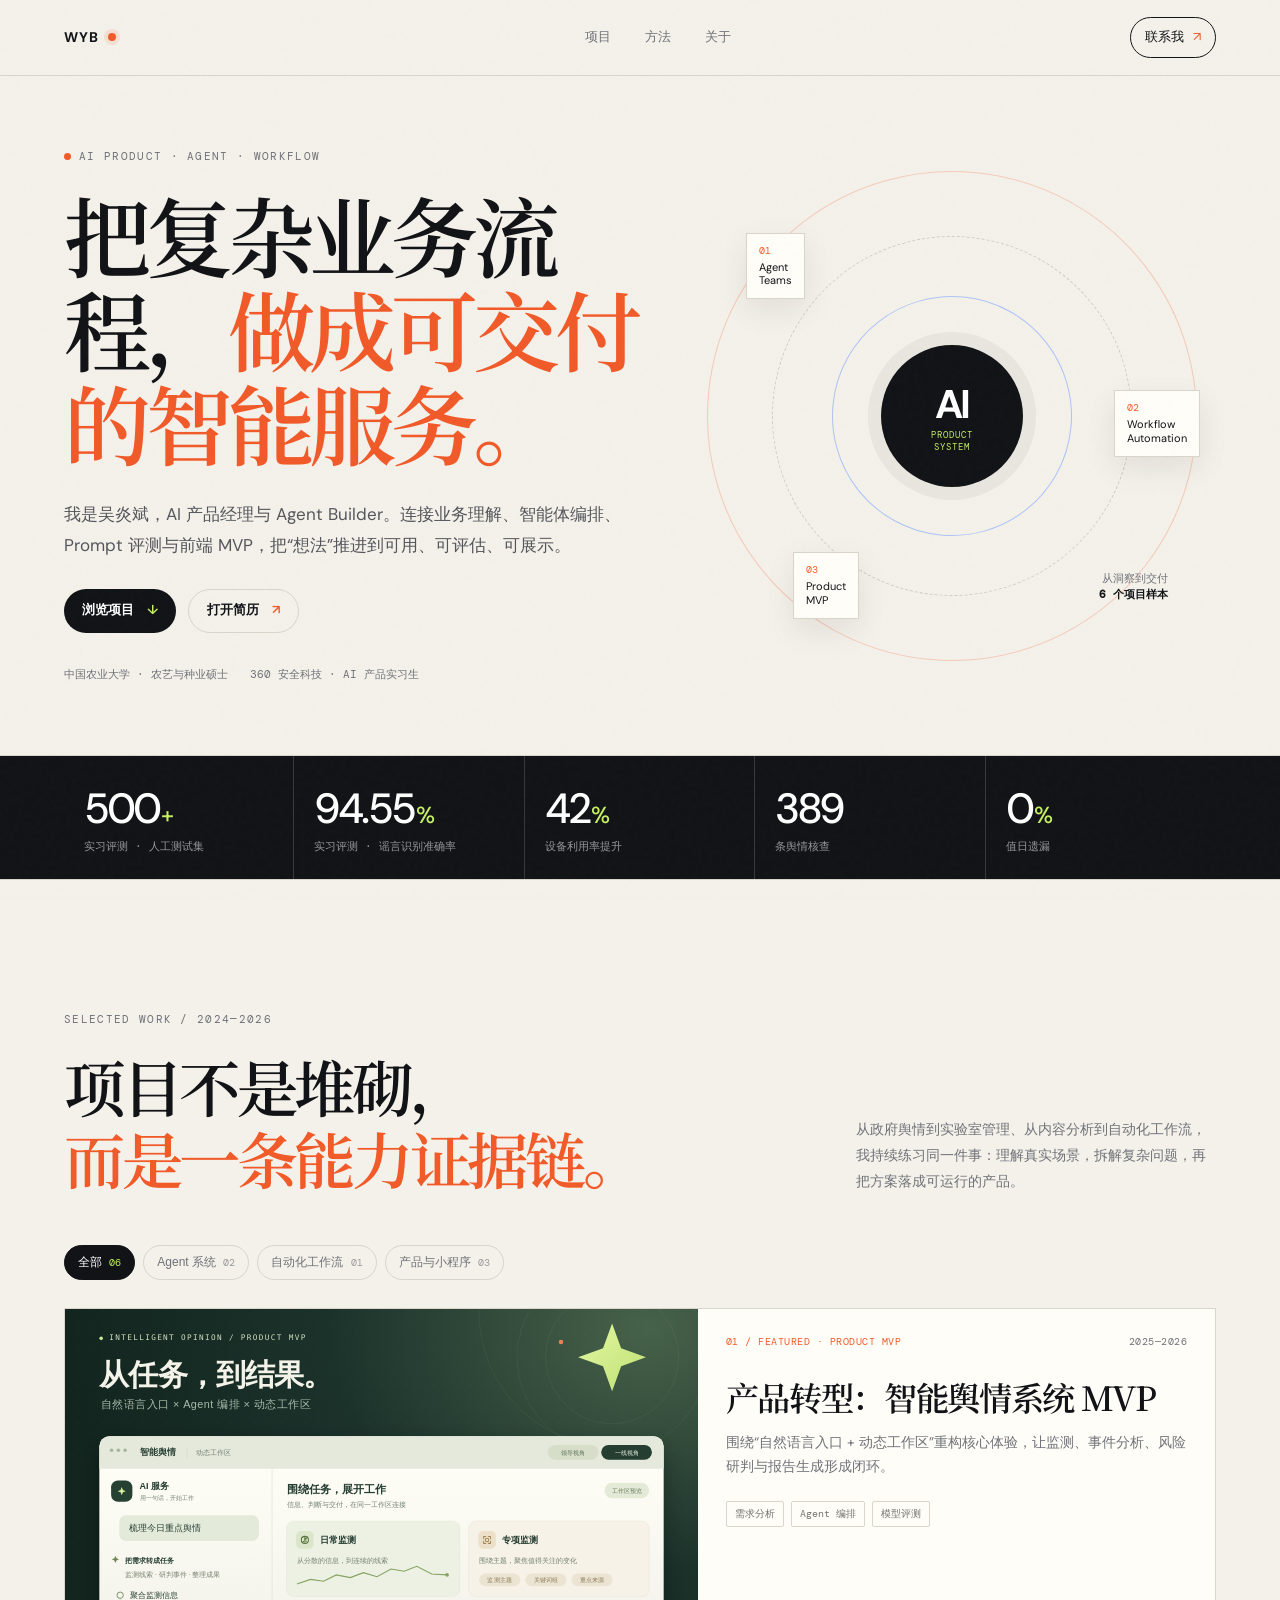
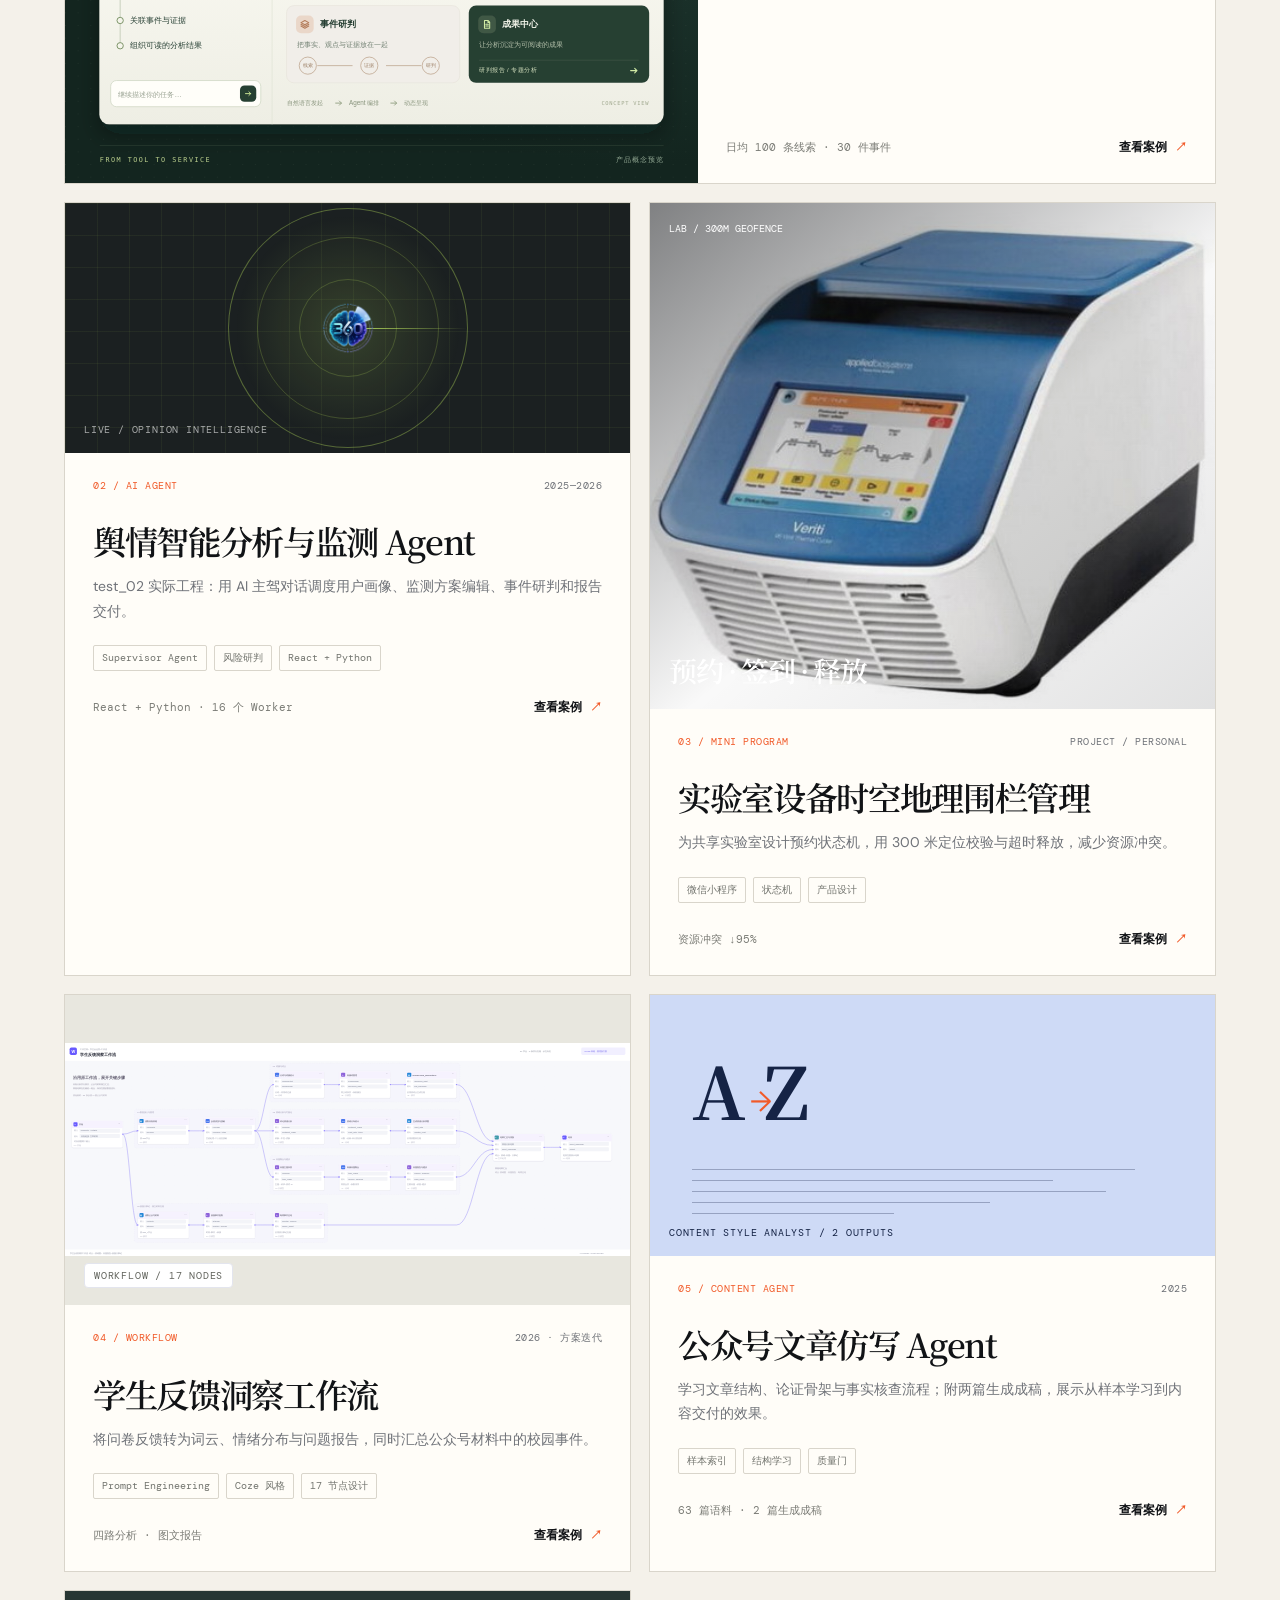
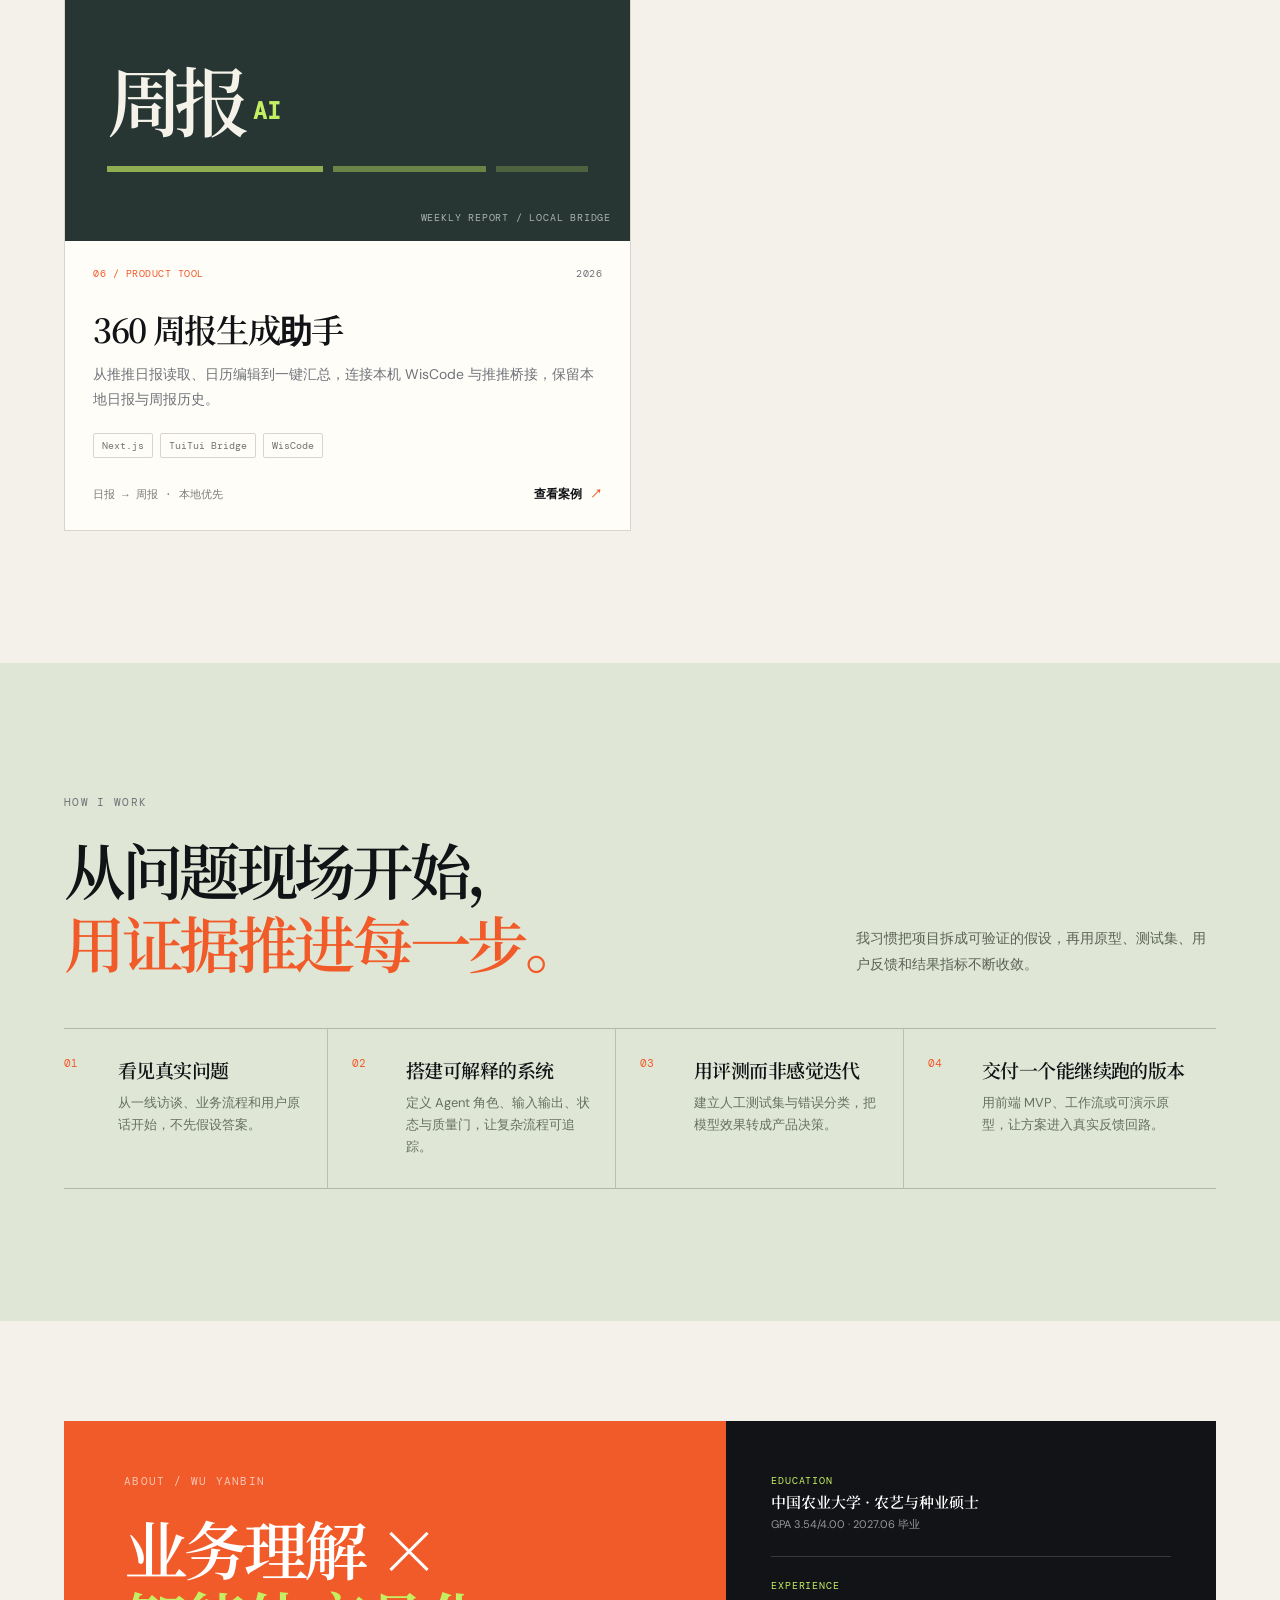
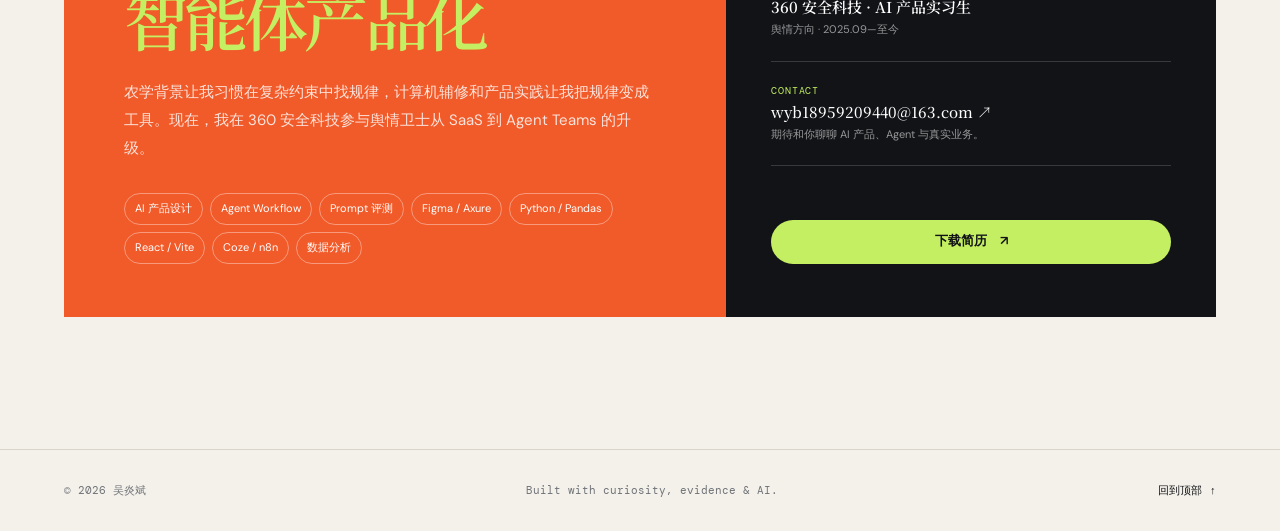
==== commit bf5db154: "Add weekly report assistant to portfolio Add the weekly report assistant as the sixth portfolio proj" ====
--- a/index.html
+++ b/index.html
@@ -39,7 +39,7 @@
         <a class="orbit-node node-a" href="#work" data-category-link="agent" aria-label="查看 Agent 项目"><strong>01</strong><span>Agent<br/>Teams</span></a>
         <a class="orbit-node node-b" href="#work" data-category-link="workflow" aria-label="查看自动化工作流"><strong>02</strong><span>Workflow<br/>Automation</span></a>
         <a class="orbit-node node-c" href="#work" data-category-link="product" aria-label="查看产品与小程序"><strong>03</strong><span>Product<br/>MVP</span></a>
-        <div class="orbit-label">从洞察到交付<br/><b>5 个项目样本</b></div>
+        <div class="orbit-label">从洞察到交付<br/><b>6 个项目样本</b></div>
       </div>
     </section>
 
@@ -53,7 +53,7 @@
 
     <section id="work" class="work section-pad">
       <div class="section-heading reveal"><div><p class="eyebrow">SELECTED WORK / 2024—2026</p><h2>项目不是堆砌，<br/><em>而是一条能力证据链。</em></h2></div><p class="section-note">从政府舆情到实验室管理、从内容分析到自动化工作流，我持续练习同一件事：理解真实场景，拆解复杂问题，再把方案落成可运行的产品。</p></div>
-      <div class="filter-row reveal"><button class="filter active" data-filter="all">全部 <span>05</span></button><button class="filter" data-filter="agent">Agent 系统 <span>02</span></button><button class="filter" data-filter="workflow">自动化工作流 <span>01</span></button><button class="filter" data-filter="product">产品与小程序 <span>02</span></button></div>
+      <div class="filter-row reveal"><button class="filter active" data-filter="all">全部 <span>06</span></button><button class="filter" data-filter="agent">Agent 系统 <span>02</span></button><button class="filter" data-filter="workflow">自动化工作流 <span>01</span></button><button class="filter" data-filter="product">产品与小程序 <span>03</span></button></div>
       <div class="project-grid">
         <article class="project-card project-featured reveal" data-category="product" data-project="mvp">
           <div class="project-visual visual-mvp visual-mvp-cover"><img src="portfolio-assets/mvp-cover.svg" alt="智能舆情系统 MVP 产品概念预览：AI 对话调度与日常监测、专项监测、事件研判、成果中心工作区" width="1400" height="1050" /></div>
@@ -78,6 +78,11 @@
         <article class="project-card reveal delay-1" data-category="agent" data-project="writing">
           <div class="project-visual visual-editorial"><div class="editorial-mark">A<span>→</span>Z</div><div class="editorial-lines"><i></i><i></i><i></i><i></i><i></i></div><div class="visual-caption">CONTENT STYLE ANALYST / 2 OUTPUTS</div></div>
           <div class="project-body"><div class="project-topline"><span class="project-index">05 / CONTENT AGENT</span><span class="project-year">2025</span></div><h3>公众号文章仿写 Agent</h3><p>学习文章结构、论证骨架与事实核查流程；附两篇生成成稿，展示从样本学习到内容交付的效果。</p><div class="tag-row"><span>样本索引</span><span>结构学习</span><span>质量门</span></div><div class="project-footer"><span class="result">63 篇语料 · 2 篇生成成稿</span><button class="text-link" data-open="writing">查看案例 <span>↗</span></button></div></div>
+        </article>
+
+        <article class="project-card reveal" data-category="product" data-project="weekly">
+          <div class="project-visual visual-weekly"><div class="weekly-mark">周报<span>AI</span></div><div class="weekly-flow"><i></i><i></i><i></i></div><div class="visual-caption">WEEKLY REPORT / LOCAL BRIDGE</div></div>
+          <div class="project-body"><div class="project-topline"><span class="project-index">06 / PRODUCT TOOL</span><span class="project-year">2026</span></div><h3>360 周报生成助手</h3><p>从推推日报读取、日历编辑到一键汇总，连接本机 WisCode 与推推桥接，保留本地日报与周报历史。</p><div class="tag-row"><span>Next.js</span><span>TuiTui Bridge</span><span>WisCode</span></div><div class="project-footer"><span class="result">日报 → 周报 · 本地优先</span><button class="text-link" data-open="weekly">查看案例 <span>↗</span></button></div></div>
         </article>
       </div>
     </section>
--- a/portfolio.css
+++ b/portfolio.css
@@ -9,5 +9,6 @@
 @font-face{font-family:'Noto Serif SC';font-style:normal;font-weight:700;font-display:swap;src:url('portfolio-assets/fonts/noto-serif-sc-700.ttf') format('truetype')}
 :root{--ink:#111316;--muted:#6f7278;--paper:#f4f1ea;--card:#fffdf8;--line:#d9d5cb;--orange:#f15a29;--lime:#c5ef62;--blue:#7fa7ff;--black:#161819;--serif:'Noto Serif SC',serif;--sans:'DM Sans','PingFang SC','Microsoft YaHei',sans-serif;--mono:'DM Mono',monospace;--shadow:0 24px 60px rgba(28,26,18,.1)}
 *{box-sizing:border-box}html{scroll-behavior:smooth}body{margin:0;background:var(--paper);color:var(--ink);font-family:var(--sans);line-height:1.6}.grain{position:fixed;inset:0;z-index:20;pointer-events:none;opacity:.035;background-image:url("data:image/svg+xml,%3Csvg viewBox='0 0 200 200' xmlns='http://www.w3.org/2000/svg'%3E%3Cfilter id='n'%3E%3CfeTurbulence type='fractalNoise' baseFrequency='.85' numOctaves='4' stitchTiles='stitch'/%3E%3C/filter%3E%3Crect width='100%25' height='100%25' filter='url(%23n)' opacity='.6'/%3E%3C/svg%3E")}.section-pad{padding-left:clamp(24px,5vw,80px);padding-right:clamp(24px,5vw,80px)}.site-nav{height:76px;display:flex;align-items:center;justify-content:space-between;padding:0 clamp(24px,5vw,80px);border-bottom:1px solid var(--line);position:sticky;top:0;z-index:10;background:rgba(244,241,234,.9);backdrop-filter:blur(18px)}.wordmark{display:flex;align-items:center;gap:9px;color:var(--ink);text-decoration:none;font-weight:700;letter-spacing:.08em;font-size:14px}.wordmark i{display:block;width:8px;height:8px;background:var(--orange);border-radius:50%;box-shadow:0 0 0 4px rgba(241,90,41,.12)}.nav-links{display:flex;gap:34px;margin-left:70px}.nav-links a,.nav-cta{color:var(--muted);text-decoration:none;font-size:13px}.nav-links a:hover,.nav-cta:hover{color:var(--ink)}.nav-cta{padding:9px 14px;border:1px solid var(--ink);border-radius:99px;color:var(--ink)}.nav-cta span{color:var(--orange);margin-left:6px}.hero{min-height:680px;display:grid;grid-template-columns:minmax(0,1.05fr) minmax(360px,.95fr);gap:40px;align-items:center;border-bottom:1px solid var(--line);overflow:hidden}.eyebrow{font:11px var(--mono);letter-spacing:.12em;color:var(--muted);margin:0 0 24px}.eyebrow-dot{display:inline-block;width:7px;height:7px;background:var(--orange);border-radius:50%;margin-right:8px}.hero h1{font:600 clamp(48px,6.8vw,94px)/1.08 var(--serif);letter-spacing:-.06em;max-width:900px;margin:0}.hero h1 em,.section-heading h2 em,.about h2 em{font-style:normal;color:var(--orange)}.hero-intro{max-width:590px;margin:30px 0 28px;color:#54565b;font-size:17px;line-height:1.8}.hero-actions{display:flex;gap:12px;align-items:center}.button{display:inline-flex;align-items:center;gap:13px;min-height:44px;padding:0 18px;border-radius:99px;text-decoration:none;font-size:13px;font-weight:600;transition:transform .2s,box-shadow .2s}.button:hover{transform:translateY(-2px)}.button-primary{background:var(--ink);color:#fff}.button-primary span{color:var(--lime)}.button-quiet{color:var(--ink);border:1px solid var(--line)}.button-quiet span{color:var(--orange)}.hero-meta{display:flex;gap:22px;margin-top:34px;color:var(--muted);font:11px var(--mono);flex-wrap:wrap}.hero-visual{height:510px;position:relative;display:grid;place-items:center}.orbit{position:absolute;border:1px solid rgba(17,19,22,.16);border-radius:50%;transform:rotate(-16deg)}.orbit-outer{width:min(42vw,490px);height:min(42vw,490px);border-color:rgba(241,90,41,.25)}.orbit-mid{width:min(32vw,360px);height:min(32vw,360px);border-style:dashed}.orbit-inner{width:min(21vw,240px);height:min(21vw,240px);border-color:rgba(127,167,255,.6)}.orbit-core{width:142px;height:142px;border-radius:50%;display:flex;flex-direction:column;align-items:center;justify-content:center;background:var(--ink);color:#fff;z-index:2;box-shadow:0 0 0 13px rgba(17,19,22,.05)}.orbit-core span{font:700 40px var(--sans);letter-spacing:-.07em}.orbit-core small{font:9px var(--mono);line-height:1.3;letter-spacing:.11em;color:var(--lime);text-align:center}.orbit-node{position:absolute;z-index:3;display:flex;flex-direction:column;gap:4px;padding:10px 12px;background:var(--card);border:1px solid var(--line);box-shadow:0 11px 30px rgba(20,18,10,.08);font-size:11px;line-height:1.25}.orbit-node strong{font:10px var(--mono);color:var(--orange)}.node-a{top:72px;left:11%}.node-b{right:3%;top:45%}.node-c{bottom:52px;left:20%}.orbit-label{position:absolute;right:9%;bottom:68px;font:11px/1.5 var(--mono);color:var(--muted);text-align:right}.orbit-label b{color:var(--ink)}.signal-strip{display:grid;grid-template-columns:repeat(5,1fr);border-bottom:1px solid var(--line);background:var(--ink);color:#fff}.signal-item{min-height:122px;padding:25px 20px;border-right:1px solid rgba(255,255,255,.16);display:flex;flex-direction:column;justify-content:center;gap:3px}.signal-item:last-child{border-right:0}.signal-item b{font:500 clamp(29px,3.3vw,43px) var(--sans);letter-spacing:-.07em}.signal-item b span{font-size:.55em;color:var(--lime);margin-left:2px}.signal-item>span{font:11px var(--mono);color:rgba(255,255,255,.56)}.work,.method,.about{padding-top:132px;padding-bottom:132px}.section-heading{display:flex;justify-content:space-between;align-items:flex-end;gap:40px;margin-bottom:50px}.section-heading h2{margin:0;font:600 clamp(38px,4.8vw,68px)/1.18 var(--serif);letter-spacing:-.055em}.section-note{max-width:360px;margin:0;color:var(--muted);font-size:14px;line-height:1.85}.filter-row{display:flex;gap:8px;margin-bottom:28px;flex-wrap:wrap}.filter{border:1px solid var(--line);background:transparent;border-radius:99px;padding:8px 13px;color:var(--muted);font-size:12px;cursor:pointer}.filter span{font:10px var(--mono);margin-left:4px;color:#999}.filter.active,.filter:hover{background:var(--ink);border-color:var(--ink);color:#fff}.filter.active span{color:var(--lime)}.project-grid{display:grid;grid-template-columns:repeat(2,minmax(0,1fr));gap:18px}.project-card{background:var(--card);border:1px solid var(--line);display:flex;flex-direction:column;min-width:0;transition:transform .28s,box-shadow .28s,opacity .28s}.project-card:hover{transform:translateY(-6px);box-shadow:var(--shadow)}.project-featured{grid-column:1/-1;display:grid;grid-template-columns:minmax(0,1.1fr) minmax(0,.9fr)}.project-wide{grid-column:1/-1;display:grid;grid-template-columns:minmax(0,.9fr) minmax(0,1.1fr)}.project-visual{position:relative;min-height:250px;overflow:hidden}.project-featured .project-visual,.project-wide .project-visual{min-height:370px}.visual-radar{background:#1b2021}.visual-grid{position:absolute;inset:0;background-image:linear-gradient(rgba(197,239,98,.08) 1px,transparent 1px),linear-gradient(90deg,rgba(197,239,98,.08) 1px,transparent 1px);background-size:32px 32px;opacity:.75}.radar-disc{position:absolute;width:240px;height:240px;border:1px solid rgba(197,239,98,.35);border-radius:50%;left:50%;top:50%;transform:translate(-50%,-50%);display:grid;place-items:center;background:radial-gradient(circle,rgba(197,239,98,.16),transparent 67%)}.radar-disc:before,.radar-disc:after{content:'';position:absolute;border:1px solid rgba(197,239,98,.2);border-radius:50%}.radar-disc:before{inset:28px}.radar-disc:after{inset:70px}.radar-disc img{width:62px;position:relative;z-index:2;filter:saturate(.8)}.radar-scan{position:absolute;left:50%;top:50%;width:50%;height:1px;background:linear-gradient(90deg,rgba(197,239,98,.9),transparent);transform-origin:left center;animation:scan 3.8s linear infinite}.visual-caption{position:absolute;bottom:17px;left:19px;color:rgba(255,255,255,.62);font:10px var(--mono);letter-spacing:.08em}.visual-lab{background:#dfe2da}.visual-lab img{width:100%;height:100%;object-fit:cover;filter:saturate(.8) contrast(.95)}.lab-overlay{position:absolute;inset:0;padding:19px;display:flex;flex-direction:column;justify-content:space-between;background:linear-gradient(140deg,rgba(17,19,22,.52),transparent 55%,rgba(17,19,22,.1));color:#fff}.lab-overlay span{font:10px var(--mono)}.lab-overlay b{font:600 28px var(--serif);letter-spacing:-.05em}.visual-workflow{background:#e8e7df;display:flex;align-items:center;justify-content:center}.visual-workflow img{width:92%;max-height:72%;object-fit:cover;box-shadow:0 14px 25px rgba(20,20,10,.12);transform:rotate(-2deg)}.visual-workflow .visual-caption{color:#62645d}.visual-editorial{background:#cedaf6;padding:42px}.editorial-mark{font:700 72px var(--serif);letter-spacing:-.12em;color:#152345}.editorial-mark span{font:28px var(--sans);color:var(--orange);vertical-align:middle;margin-left:13px}.editorial-lines{margin-top:28px;display:grid;gap:10px}.editorial-lines i{height:1px;background:#152345;opacity:.3}.editorial-lines i:nth-child(1){width:92%}.editorial-lines i:nth-child(2){width:75%}.editorial-lines i:nth-child(3){width:86%}.editorial-lines i:nth-child(4){width:62%}.editorial-lines i:nth-child(5){width:42%}.visual-editorial .visual-caption{color:#152345}.visual-mvp{background:#182221;display:grid;place-items:center}.mvp-window{width:79%;height:72%;border:1px solid rgba(197,239,98,.4);background:#f5f2e9;box-shadow:20px 20px 0 rgba(197,239,98,.09);transform:rotate(-3deg)}.window-bar{height:24px;background:#273633;display:flex;align-items:center;gap:5px;padding:0 10px;color:rgba(255,255,255,.55);font:8px var(--mono)}.window-bar i{width:5px;height:5px;border-radius:50%;background:#ff7959}.window-bar i:nth-child(2){background:#ffda67}.window-bar i:nth-child(3){background:#b7e46a}.window-bar span{margin-left:auto}.mvp-columns{height:calc(100% - 24px);display:grid;grid-template-columns:24% 1fr}.mvp-sidebar{background:#e6e2d8;border-right:1px solid #c7c5b9}.mvp-main{padding:17px;display:grid;grid-template-columns:1fr 1fr;gap:9px;align-content:start}.mvp-main>span{height:6px;background:#263a35;opacity:.45}.mvp-main>span:nth-child(1){grid-column:1/-1;width:70%}.mvp-card{grid-column:1/-1;height:75px;background:#d1e59a}.project-body{padding:26px 28px 27px;display:flex;flex-direction:column;min-height:250px}.project-topline{display:flex;justify-content:space-between;font:10px var(--mono);color:var(--muted);letter-spacing:.05em}.project-index{color:var(--orange)}.project-body h3{font:600 clamp(24px,2.6vw,35px)/1.2 var(--serif);letter-spacing:-.04em;margin:30px 0 12px}.project-body p{margin:0;color:var(--muted);font-size:14px;line-height:1.75;max-width:570px}.tag-row{display:flex;gap:7px;flex-wrap:wrap;margin-top:22px}.tag-row span{padding:5px 8px;border:1px solid var(--line);border-radius:2px;color:#72746e;font:10px var(--mono)}.project-footer{display:flex;justify-content:space-between;align-items:center;gap:16px;margin-top:auto;padding-top:28px}.result{font:11px var(--mono);color:#7b7c76}.text-link{border:0;background:transparent;color:var(--ink);font-size:12px;font-weight:600;padding:0;cursor:pointer}.text-link span{color:var(--orange);margin-left:5px}.method{background:#dfe6d5}.method .section-note{color:#5b6255}.method-grid{display:grid;grid-template-columns:repeat(4,1fr);border-top:1px solid rgba(17,19,22,.22);border-bottom:1px solid rgba(17,19,22,.22)}.method-step{padding:27px 24px 30px 0;display:grid;grid-template-columns:42px 1fr;gap:12px;border-right:1px solid rgba(17,19,22,.18);margin-right:24px}.method-step:last-child{border-right:0;margin-right:0}.method-step>span{font:11px var(--mono);color:var(--orange)}.method-step h3{margin:0 0 9px;font:600 19px var(--serif);letter-spacing:-.03em}.method-step p{margin:0;color:#667060;font-size:13px;line-height:1.7}.about{padding-top:100px}.about-card{display:grid;grid-template-columns:1.15fr .85fr;background:var(--orange);color:#fff;min-height:430px}.about-main{padding:53px 60px}.about-main .eyebrow{color:rgba(255,255,255,.65)}.about h2{font:600 clamp(43px,5vw,75px)/1.1 var(--serif);letter-spacing:-.06em;margin:0 0 26px}.about h2 em{color:var(--lime)}.about-main>p:not(.eyebrow){max-width:530px;color:rgba(255,255,255,.83);font-size:15px;line-height:1.85}.skill-cloud{display:flex;flex-wrap:wrap;gap:7px;margin-top:31px}.skill-cloud span{border:1px solid rgba(255,255,255,.38);border-radius:99px;padding:6px 10px;font-size:11px}.about-side{padding:53px 45px;background:var(--ink);display:flex;flex-direction:column}.bio-line{padding:0 0 22px;margin-bottom:22px;border-bottom:1px solid rgba(255,255,255,.16);display:flex;flex-direction:column;gap:4px}.bio-line span{font:10px var(--mono);color:var(--lime);letter-spacing:.08em}.bio-line b{font:15px var(--serif);font-weight:600}.bio-line small{font-size:11px;color:rgba(255,255,255,.56)}.bio-line a{color:#fff;text-decoration:none;font:15px var(--serif)}.button-dark{margin-top:auto;background:var(--lime);color:var(--ink);justify-content:center}.site-footer{min-height:82px;display:flex;align-items:center;justify-content:space-between;border-top:1px solid var(--line);font:11px var(--mono);color:var(--muted)}.site-footer a{color:var(--ink);text-decoration:none}.modal{position:fixed;inset:0;z-index:30;display:none}.modal.open{display:block}.modal-backdrop{position:absolute;inset:0;background:rgba(17,19,22,.58);backdrop-filter:blur(6px)}.modal-panel{position:absolute;left:50%;top:50%;transform:translate(-50%,-47%);width:min(860px,calc(100% - 36px));max-height:88vh;overflow:auto;background:var(--card);padding:43px 48px 45px;box-shadow:0 30px 90px rgba(0,0,0,.23)}.modal-close{position:absolute;right:20px;top:14px;border:0;background:transparent;font-size:28px;color:var(--muted);cursor:pointer}.modal-kicker{font:10px var(--mono);color:var(--orange);letter-spacing:.08em}.modal-panel h2{font:600 clamp(31px,4vw,50px)/1.15 var(--serif);letter-spacing:-.05em;margin:13px 0 15px}.modal-summary{font-size:16px;color:#56585c;line-height:1.75;max-width:680px}.modal-layout{display:grid;grid-template-columns:1fr 1fr;gap:36px;margin-top:33px}.modal-block{border-top:1px solid var(--line);padding-top:13px;margin-top:16px}.modal-block span{font:10px var(--mono);color:var(--orange);letter-spacing:.08em}.modal-block p{margin:8px 0 0;color:#55575a;font-size:14px;line-height:1.8}.modal-actions{display:flex;gap:10px;margin-top:27px}.modal-actions a{color:var(--ink);text-decoration:none;border:1px solid var(--line);padding:9px 13px;font-size:12px}.reveal{opacity:0;transform:translateY(18px);transition:opacity .7s ease,transform .7s ease}.reveal.in{opacity:1;transform:none}.delay-1{transition-delay:.1s}@keyframes scan{to{transform:rotate(360deg)}}
+.visual-weekly{background:#273633;padding:42px;color:#f5f2e9;display:flex;flex-direction:column;justify-content:center}.weekly-mark{font:600 clamp(42px,6vw,76px)/1 var(--serif);letter-spacing:-.12em}.weekly-mark span{font:700 23px var(--mono);color:var(--lime);letter-spacing:0;margin-left:12px;vertical-align:middle}.weekly-flow{display:flex;gap:10px;margin-top:29px}.weekly-flow i{display:block;height:6px;background:var(--lime);opacity:.65}.weekly-flow i:nth-child(1){width:82%}.weekly-flow i:nth-child(2){width:58%;opacity:.42}.weekly-flow i:nth-child(3){width:35%;opacity:.24}.visual-weekly .visual-caption{left:auto;right:19px}
 @media(max-width:900px){.hero{grid-template-columns:1fr;min-height:0;padding-top:90px;padding-bottom:70px}.hero-visual{height:390px;margin-top:20px}.orbit-outer{width:390px;height:390px}.orbit-mid{width:290px;height:290px}.orbit-inner{width:195px;height:195px}.signal-strip{grid-template-columns:repeat(3,1fr)}.signal-item:nth-child(3){border-right:0}.signal-item:nth-child(4),.signal-item:nth-child(5){border-top:1px solid rgba(255,255,255,.16)}.project-featured,.project-wide{grid-template-columns:1fr}.method-grid{grid-template-columns:repeat(2,1fr);row-gap:20px}.method-step:nth-child(2){border-right:0;margin-right:0}.method-step:nth-child(3),.method-step:nth-child(4){border-top:1px solid rgba(17,19,22,.18);padding-top:25px}.about-card{grid-template-columns:1fr}.about-side{padding-top:36px}.section-heading{align-items:flex-start;flex-direction:column;gap:20px}}
 @media(max-width:600px){.site-nav{height:66px}.nav-links{display:none}.nav-cta{font-size:11px}.hero h1{font-size:48px}.hero-intro{font-size:15px}.hero-visual{height:300px}.orbit-outer{width:290px;height:290px}.orbit-mid{width:218px;height:218px}.orbit-inner{width:145px;height:145px}.orbit-core{width:100px;height:100px}.orbit-core span{font-size:28px}.orbit-node{font-size:9px;padding:7px 8px}.node-a{top:20px;left:3%}.node-b{right:0;top:43%}.node-c{bottom:12px;left:9%}.orbit-label{right:0;bottom:15px;font-size:9px}.signal-strip{grid-template-columns:repeat(2,1fr)}.signal-item{min-height:100px}.signal-item:nth-child(3){border-right:1px solid rgba(255,255,255,.16)}.signal-item:nth-child(5){grid-column:1/-1;border-right:0}.work,.method,.about{padding-top:85px;padding-bottom:85px}.section-heading h2{font-size:42px}.project-grid{grid-template-columns:1fr}.project-featured,.project-wide{grid-column:auto}.project-visual,.project-featured .project-visual,.project-wide .project-visual{min-height:235px}.project-body{padding:22px 21px 23px;min-height:260px}.project-body h3{font-size:27px;margin-top:24px}.method-grid{grid-template-columns:1fr}.method-step,.method-step:nth-child(2),.method-step:nth-child(3),.method-step:nth-child(4){border-right:0;border-top:1px solid rgba(17,19,22,.18);margin:0;padding:22px 0}.method-step:first-child{border-top:0}.about-main{padding:39px 26px}.about-side{padding:37px 26px}.about h2{font-size:51px}.modal-panel{padding:36px 24px 30px}.modal-layout{grid-template-columns:1fr;gap:0;margin-top:20px}.site-footer{padding-top:22px;padding-bottom:22px;flex-wrap:wrap;gap:10px}}
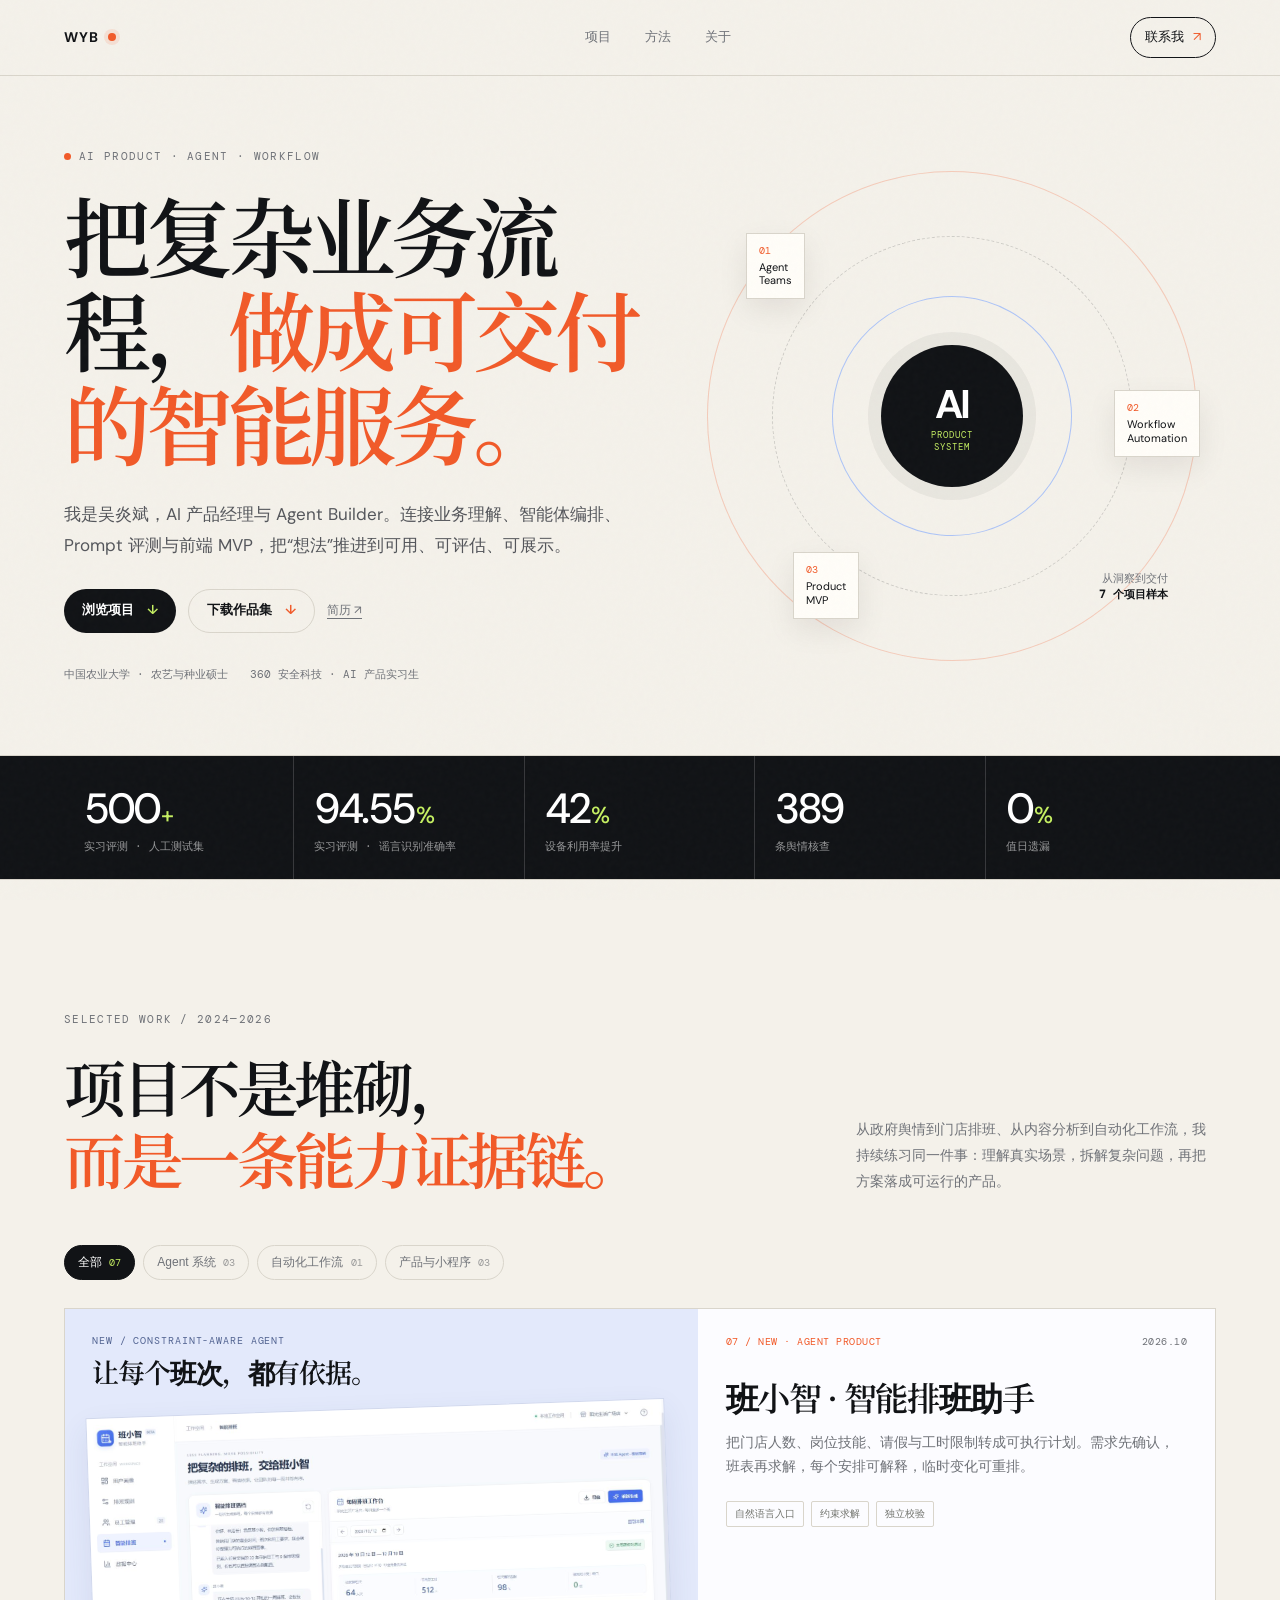
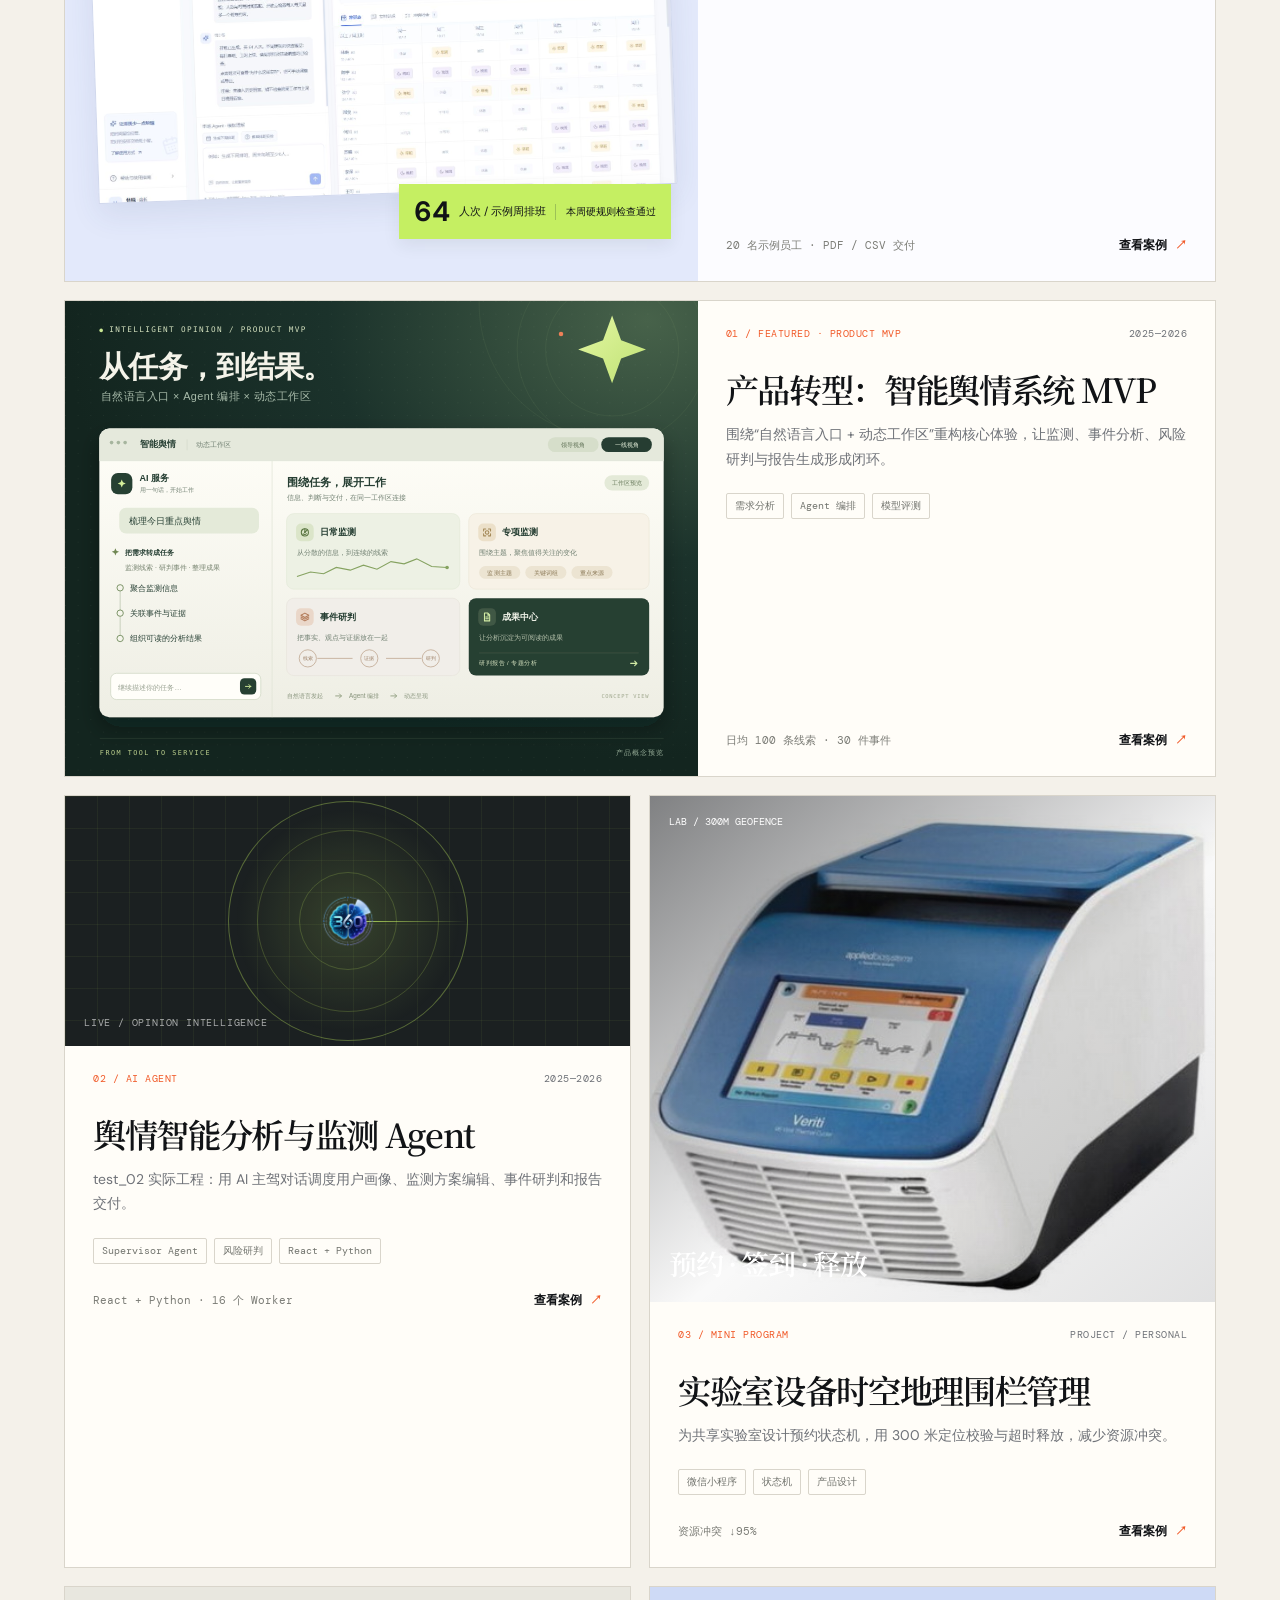
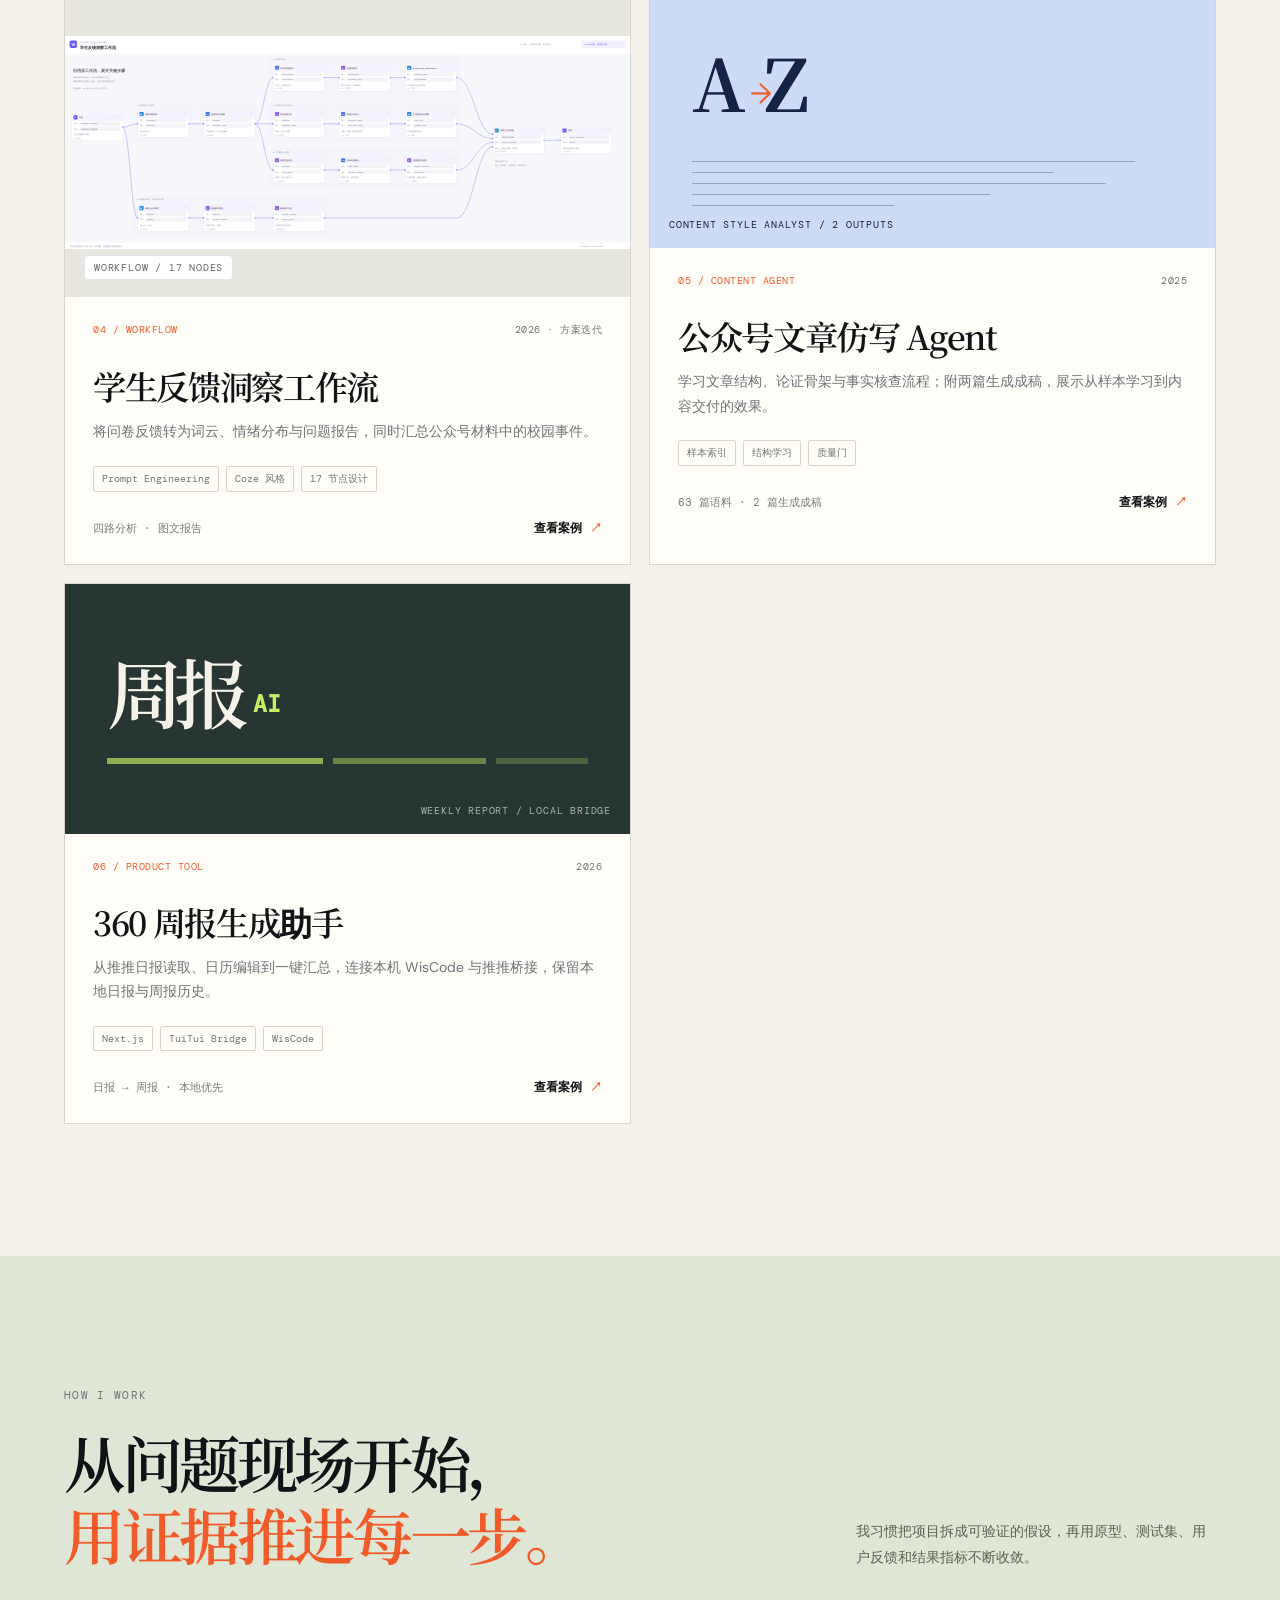
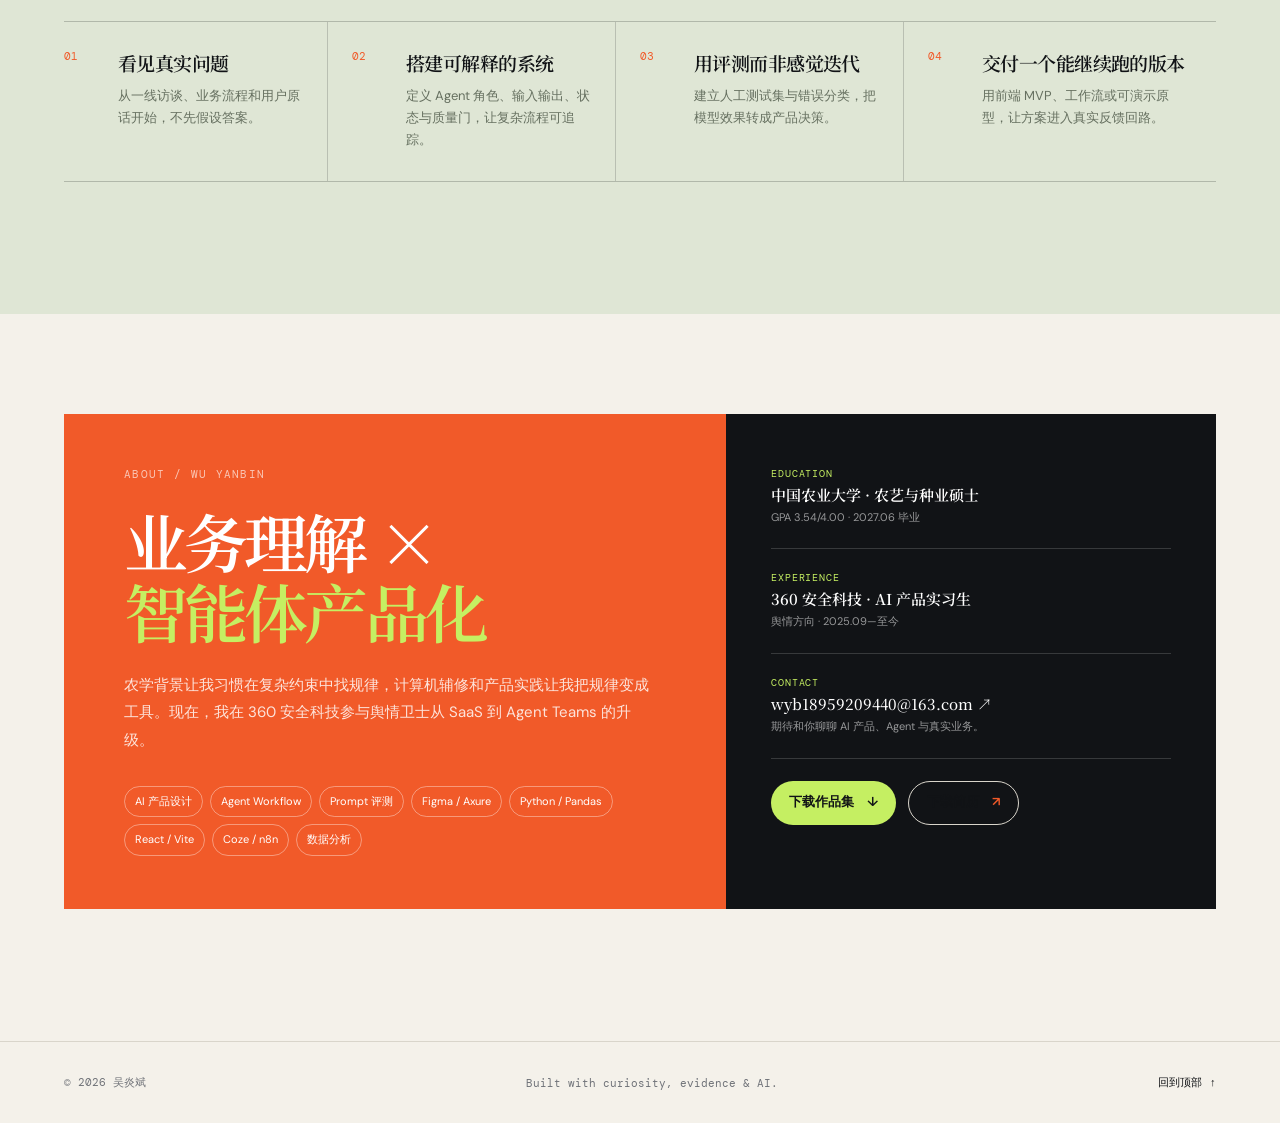
==== commit d9a1678b: "Add Banxiaozhi scheduling case, interactive demo and compact portfolio PDF" ====
--- a/index.html
+++ b/index.html
@@ -6,8 +6,8 @@
   <meta name="description" content="吴炎斌的 AI 产品与 Agent 项目作品集：把复杂业务流程做成可交付的智能服务。" />
   <title>吴炎斌｜AI 产品与 Agent 作品集</title>
   <link rel="icon" href="portfolio-assets/favicon.svg" type="image/svg+xml" />
-  <link rel="stylesheet" href="portfolio.css" />
-  <link rel="stylesheet" href="portfolio-media.css" />
+  <link rel="stylesheet" href="portfolio.css?v=20261014-scheduler" />
+  <link rel="stylesheet" href="portfolio-media.css?v=20261014-scheduler" />
 </head>
 <body>
   <div class="grain" aria-hidden="true"></div>
@@ -29,7 +29,8 @@
         <p class="hero-intro">我是吴炎斌，AI 产品经理与 Agent Builder。连接业务理解、智能体编排、Prompt 评测与前端 MVP，把“想法”推进到可用、可评估、可展示。</p>
         <div class="hero-actions">
           <a class="button button-primary" href="#work">浏览项目 <span>↓</span></a>
-          <a class="button button-quiet" href="portfolio-assets/简历-吴炎斌.pdf" data-media="resume">打开简历 <span>↗</span></a>
+          <a class="button button-quiet" href="portfolio-assets/吴炎斌_作品集_2026.pdf" download>下载作品集 <span>↓</span></a>
+          <a class="hero-resume" href="portfolio-assets/简历-吴炎斌.pdf" data-media="resume">简历 ↗</a>
         </div>
         <div class="hero-meta"><span>中国农业大学 · 农艺与种业硕士</span><span>360 安全科技 · AI 产品实习生</span></div>
       </div>
@@ -39,7 +40,7 @@
         <a class="orbit-node node-a" href="#work" data-category-link="agent" aria-label="查看 Agent 项目"><strong>01</strong><span>Agent<br/>Teams</span></a>
         <a class="orbit-node node-b" href="#work" data-category-link="workflow" aria-label="查看自动化工作流"><strong>02</strong><span>Workflow<br/>Automation</span></a>
         <a class="orbit-node node-c" href="#work" data-category-link="product" aria-label="查看产品与小程序"><strong>03</strong><span>Product<br/>MVP</span></a>
-        <div class="orbit-label">从洞察到交付<br/><b>6 个项目样本</b></div>
+        <div class="orbit-label">从洞察到交付<br/><b>7 个项目样本</b></div>
       </div>
     </section>
 
@@ -52,9 +53,14 @@
     </section>
 
     <section id="work" class="work section-pad">
-      <div class="section-heading reveal"><div><p class="eyebrow">SELECTED WORK / 2024—2026</p><h2>项目不是堆砌，<br/><em>而是一条能力证据链。</em></h2></div><p class="section-note">从政府舆情到实验室管理、从内容分析到自动化工作流，我持续练习同一件事：理解真实场景，拆解复杂问题，再把方案落成可运行的产品。</p></div>
-      <div class="filter-row reveal"><button class="filter active" data-filter="all">全部 <span>06</span></button><button class="filter" data-filter="agent">Agent 系统 <span>02</span></button><button class="filter" data-filter="workflow">自动化工作流 <span>01</span></button><button class="filter" data-filter="product">产品与小程序 <span>03</span></button></div>
+      <div class="section-heading reveal"><div><p class="eyebrow">SELECTED WORK / 2024—2026</p><h2>项目不是堆砌，<br/><em>而是一条能力证据链。</em></h2></div><p class="section-note">从政府舆情到门店排班、从内容分析到自动化工作流，我持续练习同一件事：理解真实场景，拆解复杂问题，再把方案落成可运行的产品。</p></div>
+      <div class="filter-row reveal"><button class="filter active" data-filter="all">全部 <span>07</span></button><button class="filter" data-filter="agent">Agent 系统 <span>03</span></button><button class="filter" data-filter="workflow">自动化工作流 <span>01</span></button><button class="filter" data-filter="product">产品与小程序 <span>03</span></button></div>
       <div class="project-grid">
+        <article class="project-card project-featured project-scheduler reveal" data-category="agent" data-project="scheduler">
+          <div class="project-visual visual-scheduler"><div class="scheduler-visual-label"><span>NEW / CONSTRAINT-AWARE AGENT</span><b>让每个班次，都有依据。</b></div><img src="portfolio-assets/banxiaozhi/workspace.jpg" alt="班小智智能排班工作台：对话、已确认规则与每周班表同屏" width="1440" height="1000" loading="lazy" /><div class="scheduler-visual-stat"><strong>64</strong><span>人次 / 示例周排班</span><i>本周硬规则检查通过</i></div></div>
+          <div class="project-body"><div class="project-topline"><span class="project-index">07 / NEW · AGENT PRODUCT</span><span class="project-year">2026.10</span></div><h3>班小智 · 智能排班助手</h3><p>把门店人数、岗位技能、请假与工时限制转成可执行计划。需求先确认，班表再求解，每个安排可解释，临时变化可重排。</p><div class="tag-row"><span>自然语言入口</span><span>约束求解</span><span>独立校验</span></div><div class="project-footer"><span class="result">20 名示例员工 · PDF / CSV 交付</span><button class="text-link" data-open="scheduler">查看案例 <span>↗</span></button></div></div>
+        </article>
+
         <article class="project-card project-featured reveal" data-category="product" data-project="mvp">
           <div class="project-visual visual-mvp visual-mvp-cover"><img src="portfolio-assets/mvp-cover.svg" alt="智能舆情系统 MVP 产品概念预览：AI 对话调度与日常监测、专项监测、事件研判、成果中心工作区" width="1400" height="1050" /></div>
           <div class="project-body"><div class="project-topline"><span class="project-index">01 / FEATURED · PRODUCT MVP</span><span class="project-year">2025—2026</span></div><h3>产品转型：智能舆情系统 MVP</h3><p>围绕“自然语言入口 + 动态工作区”重构核心体验，让监测、事件分析、风险研判与报告生成形成闭环。</p><div class="tag-row"><span>需求分析</span><span>Agent 编排</span><span>模型评测</span></div><div class="project-footer"><span class="result">日均 100 条线索 · 30 件事件</span><button class="text-link" data-open="mvp">查看案例 <span>↗</span></button></div></div>
@@ -98,7 +104,7 @@
     </section>
 
     <section id="about" class="about section-pad">
-      <div class="about-card reveal"><div class="about-main"><p class="eyebrow">ABOUT / WU YANBIN</p><h2>业务理解 ×<br/><em>智能体产品化</em></h2><p>农学背景让我习惯在复杂约束中找规律，计算机辅修和产品实践让我把规律变成工具。现在，我在 360 安全科技参与舆情卫士从 SaaS 到 Agent Teams 的升级。</p><div class="skill-cloud"><span>AI 产品设计</span><span>Agent Workflow</span><span>Prompt 评测</span><span>Figma / Axure</span><span>Python / Pandas</span><span>React / Vite</span><span>Coze / n8n</span><span>数据分析</span></div></div><div class="about-side"><div class="bio-line"><span>EDUCATION</span><b>中国农业大学 · 农艺与种业硕士</b><small>GPA 3.54/4.00 · 2027.06 毕业</small></div><div class="bio-line"><span>EXPERIENCE</span><b>360 安全科技 · AI 产品实习生</b><small>舆情方向 · 2025.09—至今</small></div><div class="bio-line"><span>CONTACT</span><a href="mailto:wyb18959209440@163.com" data-media="contact">wyb18959209440@163.com ↗</a><small>期待和你聊聊 AI 产品、Agent 与真实业务。</small></div><a class="button button-dark" href="portfolio-assets/简历-吴炎斌.pdf" download="吴炎斌-简历.pdf">下载简历 <span>↗</span></a></div></div>
+      <div class="about-card reveal"><div class="about-main"><p class="eyebrow">ABOUT / WU YANBIN</p><h2>业务理解 ×<br/><em>智能体产品化</em></h2><p>农学背景让我习惯在复杂约束中找规律，计算机辅修和产品实践让我把规律变成工具。现在，我在 360 安全科技参与舆情卫士从 SaaS 到 Agent Teams 的升级。</p><div class="skill-cloud"><span>AI 产品设计</span><span>Agent Workflow</span><span>Prompt 评测</span><span>Figma / Axure</span><span>Python / Pandas</span><span>React / Vite</span><span>Coze / n8n</span><span>数据分析</span></div></div><div class="about-side"><div class="bio-line"><span>EDUCATION</span><b>中国农业大学 · 农艺与种业硕士</b><small>GPA 3.54/4.00 · 2027.06 毕业</small></div><div class="bio-line"><span>EXPERIENCE</span><b>360 安全科技 · AI 产品实习生</b><small>舆情方向 · 2025.09—至今</small></div><div class="bio-line"><span>CONTACT</span><a href="mailto:wyb18959209440@163.com" data-media="contact">wyb18959209440@163.com ↗</a><small>期待和你聊聊 AI 产品、Agent 与真实业务。</small></div><div class="about-downloads"><a class="button button-dark" href="portfolio-assets/吴炎斌_作品集_2026.pdf" download>下载作品集 <span>↓</span></a><a class="button button-quiet" href="portfolio-assets/简历-吴炎斌.pdf" download="吴炎斌-简历.pdf">下载简历 <span>↗</span></a></div></div></div>
     </section>
   </main>
 
@@ -110,6 +116,6 @@
     <div id="media-tools" class="media-tools"></div>
     <div id="media-content" class="media-content"></div>
   </dialog>
-  <script src="portfolio.js"></script>
+  <script src="portfolio.js?v=20261014-scheduler"></script>
 </body>
 </html>
--- a/portfolio.css
+++ b/portfolio.css
@@ -12,3 +12,6 @@
 .visual-weekly{background:#273633;padding:42px;color:#f5f2e9;display:flex;flex-direction:column;justify-content:center}.weekly-mark{font:600 clamp(42px,6vw,76px)/1 var(--serif);letter-spacing:-.12em}.weekly-mark span{font:700 23px var(--mono);color:var(--lime);letter-spacing:0;margin-left:12px;vertical-align:middle}.weekly-flow{display:flex;gap:10px;margin-top:29px}.weekly-flow i{display:block;height:6px;background:var(--lime);opacity:.65}.weekly-flow i:nth-child(1){width:82%}.weekly-flow i:nth-child(2){width:58%;opacity:.42}.weekly-flow i:nth-child(3){width:35%;opacity:.24}.visual-weekly .visual-caption{left:auto;right:19px}
 @media(max-width:900px){.hero{grid-template-columns:1fr;min-height:0;padding-top:90px;padding-bottom:70px}.hero-visual{height:390px;margin-top:20px}.orbit-outer{width:390px;height:390px}.orbit-mid{width:290px;height:290px}.orbit-inner{width:195px;height:195px}.signal-strip{grid-template-columns:repeat(3,1fr)}.signal-item:nth-child(3){border-right:0}.signal-item:nth-child(4),.signal-item:nth-child(5){border-top:1px solid rgba(255,255,255,.16)}.project-featured,.project-wide{grid-template-columns:1fr}.method-grid{grid-template-columns:repeat(2,1fr);row-gap:20px}.method-step:nth-child(2){border-right:0;margin-right:0}.method-step:nth-child(3),.method-step:nth-child(4){border-top:1px solid rgba(17,19,22,.18);padding-top:25px}.about-card{grid-template-columns:1fr}.about-side{padding-top:36px}.section-heading{align-items:flex-start;flex-direction:column;gap:20px}}
 @media(max-width:600px){.site-nav{height:66px}.nav-links{display:none}.nav-cta{font-size:11px}.hero h1{font-size:48px}.hero-intro{font-size:15px}.hero-visual{height:300px}.orbit-outer{width:290px;height:290px}.orbit-mid{width:218px;height:218px}.orbit-inner{width:145px;height:145px}.orbit-core{width:100px;height:100px}.orbit-core span{font-size:28px}.orbit-node{font-size:9px;padding:7px 8px}.node-a{top:20px;left:3%}.node-b{right:0;top:43%}.node-c{bottom:12px;left:9%}.orbit-label{right:0;bottom:15px;font-size:9px}.signal-strip{grid-template-columns:repeat(2,1fr)}.signal-item{min-height:100px}.signal-item:nth-child(3){border-right:1px solid rgba(255,255,255,.16)}.signal-item:nth-child(5){grid-column:1/-1;border-right:0}.work,.method,.about{padding-top:85px;padding-bottom:85px}.section-heading h2{font-size:42px}.project-grid{grid-template-columns:1fr}.project-featured,.project-wide{grid-column:auto}.project-visual,.project-featured .project-visual,.project-wide .project-visual{min-height:235px}.project-body{padding:22px 21px 23px;min-height:260px}.project-body h3{font-size:27px;margin-top:24px}.method-grid{grid-template-columns:1fr}.method-step,.method-step:nth-child(2),.method-step:nth-child(3),.method-step:nth-child(4){border-right:0;border-top:1px solid rgba(17,19,22,.18);margin:0;padding:22px 0}.method-step:first-child{border-top:0}.about-main{padding:39px 26px}.about-side{padding:37px 26px}.about h2{font-size:51px}.modal-panel{padding:36px 24px 30px}.modal-layout{grid-template-columns:1fr;gap:0;margin-top:20px}.site-footer{padding-top:22px;padding-bottom:22px;flex-wrap:wrap;gap:10px}}
+
+/* October 2026: scheduling case and portfolio delivery. */
+.hero-actions{flex-wrap:wrap}.hero-resume{font-size:12px;color:var(--muted);text-underline-offset:4px}.about-downloads{display:flex;flex-wrap:wrap;gap:12px}.modal-actions{flex-wrap:wrap}.visual-scheduler{background:#e3e9fb;position:relative;overflow:hidden;padding:25px 27px 42px;display:flex;flex-direction:column;justify-content:center;gap:16px}.scheduler-visual-label{display:flex;flex-direction:column;gap:5px}.scheduler-visual-label span{font:10px var(--mono);letter-spacing:.09em;color:#536492}.scheduler-visual-label b{font:600 27px var(--serif);letter-spacing:-.04em}.visual-scheduler>img{display:block;width:100%;height:auto;border:1px solid #d1d8ec;box-shadow:0 12px 30px #34487718;transform:rotate(-2deg)}.scheduler-visual-stat{align-self:flex-end;display:flex;gap:9px;align-items:center;background:var(--lime);padding:9px 15px;position:relative;margin-top:-26px;box-shadow:0 6px 16px #25322014}.scheduler-visual-stat strong{font:700 28px var(--sans)}.scheduler-visual-stat span{font-size:11px}.scheduler-visual-stat i{font-style:normal;font-size:10px;border-left:1px solid #293b3640;padding-left:10px}.project-scheduler .project-body{background:#fcfcff}.scheduler-gallery-item{margin:0 auto 30px;max-width:1200px}.scheduler-gallery-item h3{font-size:16px;margin:0 0 5px}.scheduler-gallery-item p{font-size:12px;color:var(--muted);margin:0 0 13px}.scheduler-gallery-image{display:block;width:100%;height:auto;border:1px solid var(--line);border-radius:8px;background:white}#media-dialog[data-kind="scheduler"]{width:min(1320px,calc(100% - 28px))}a:focus-visible,button:focus-visible{outline:3px solid #5174e7;outline-offset:4px}@media(max-width:600px){.scheduler-visual-label b{font-size:23px}.visual-scheduler{padding:23px 18px 25px}.scheduler-visual-stat{padding:6px 10px;gap:7px}.scheduler-visual-stat i{font-size:9px}.scheduler-visual-stat strong{font-size:24px}.modal-actions>*{flex:1 1 auto;text-align:center}}
